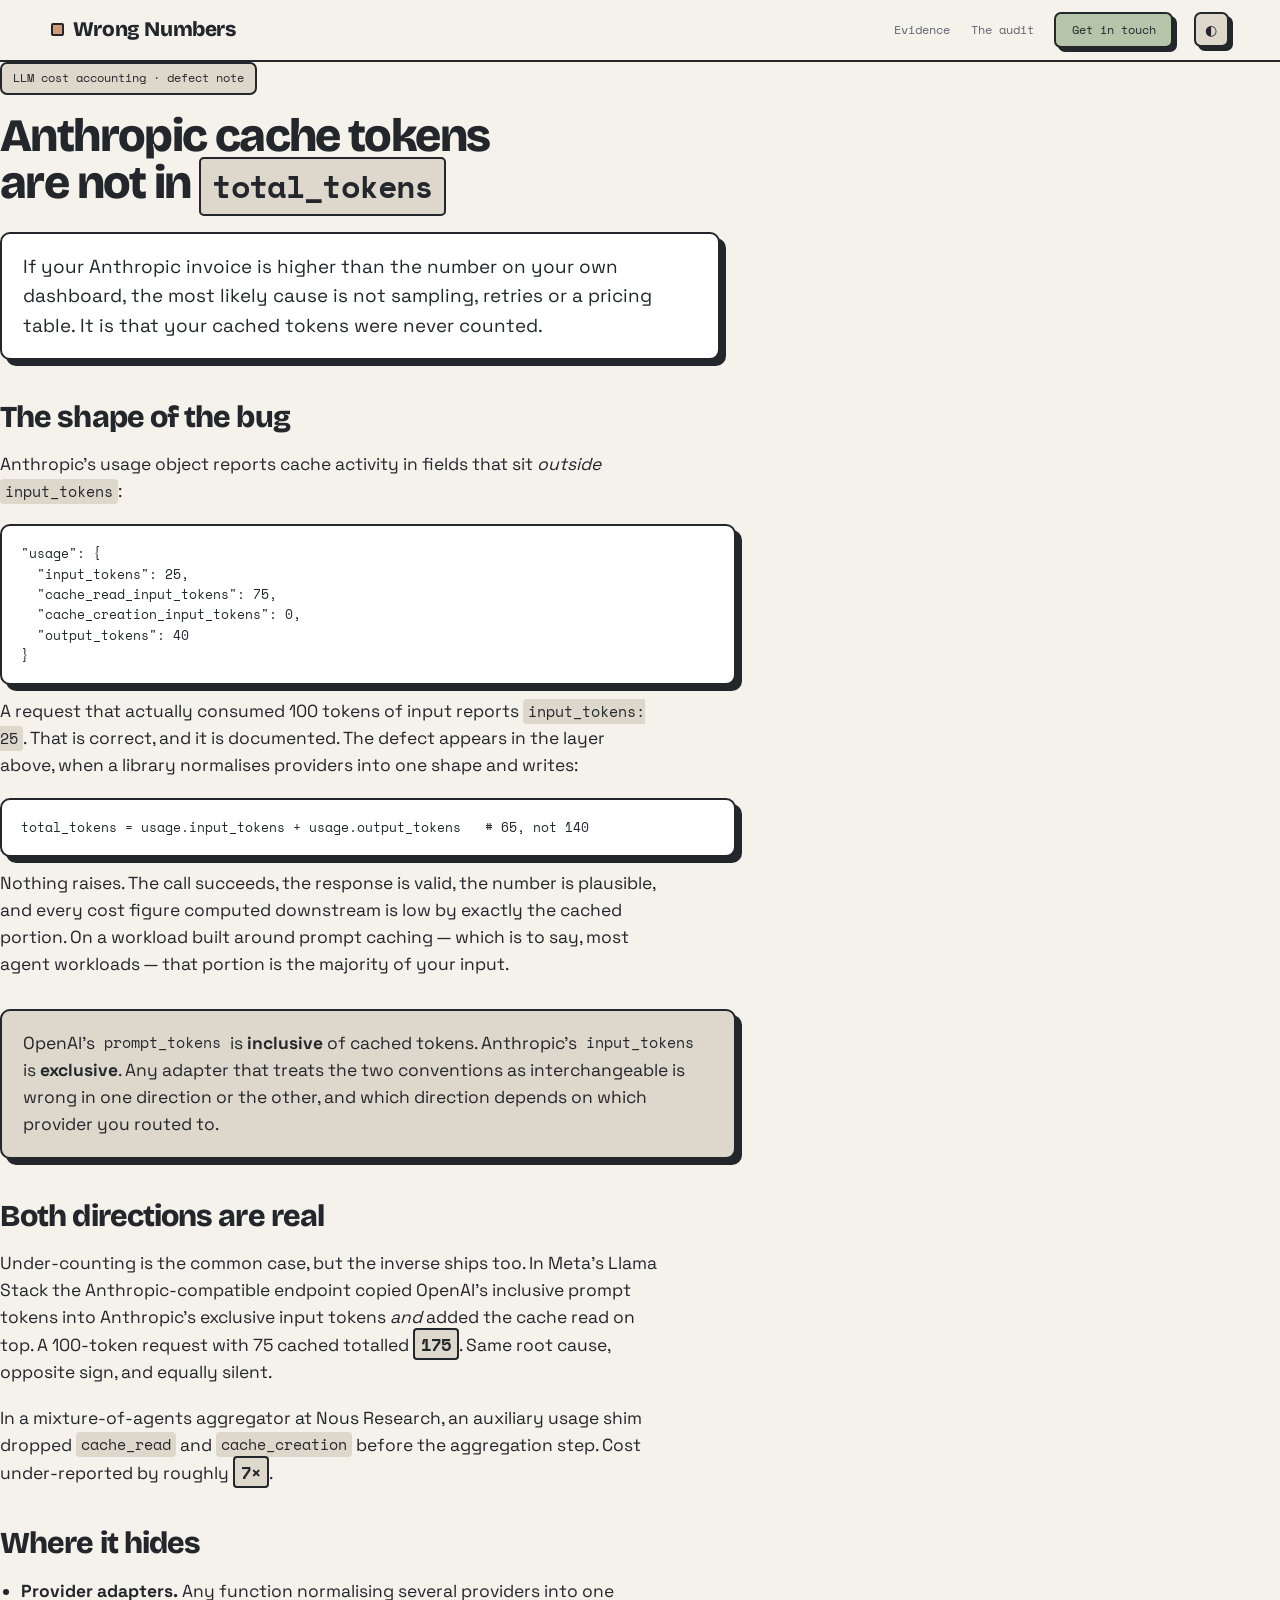
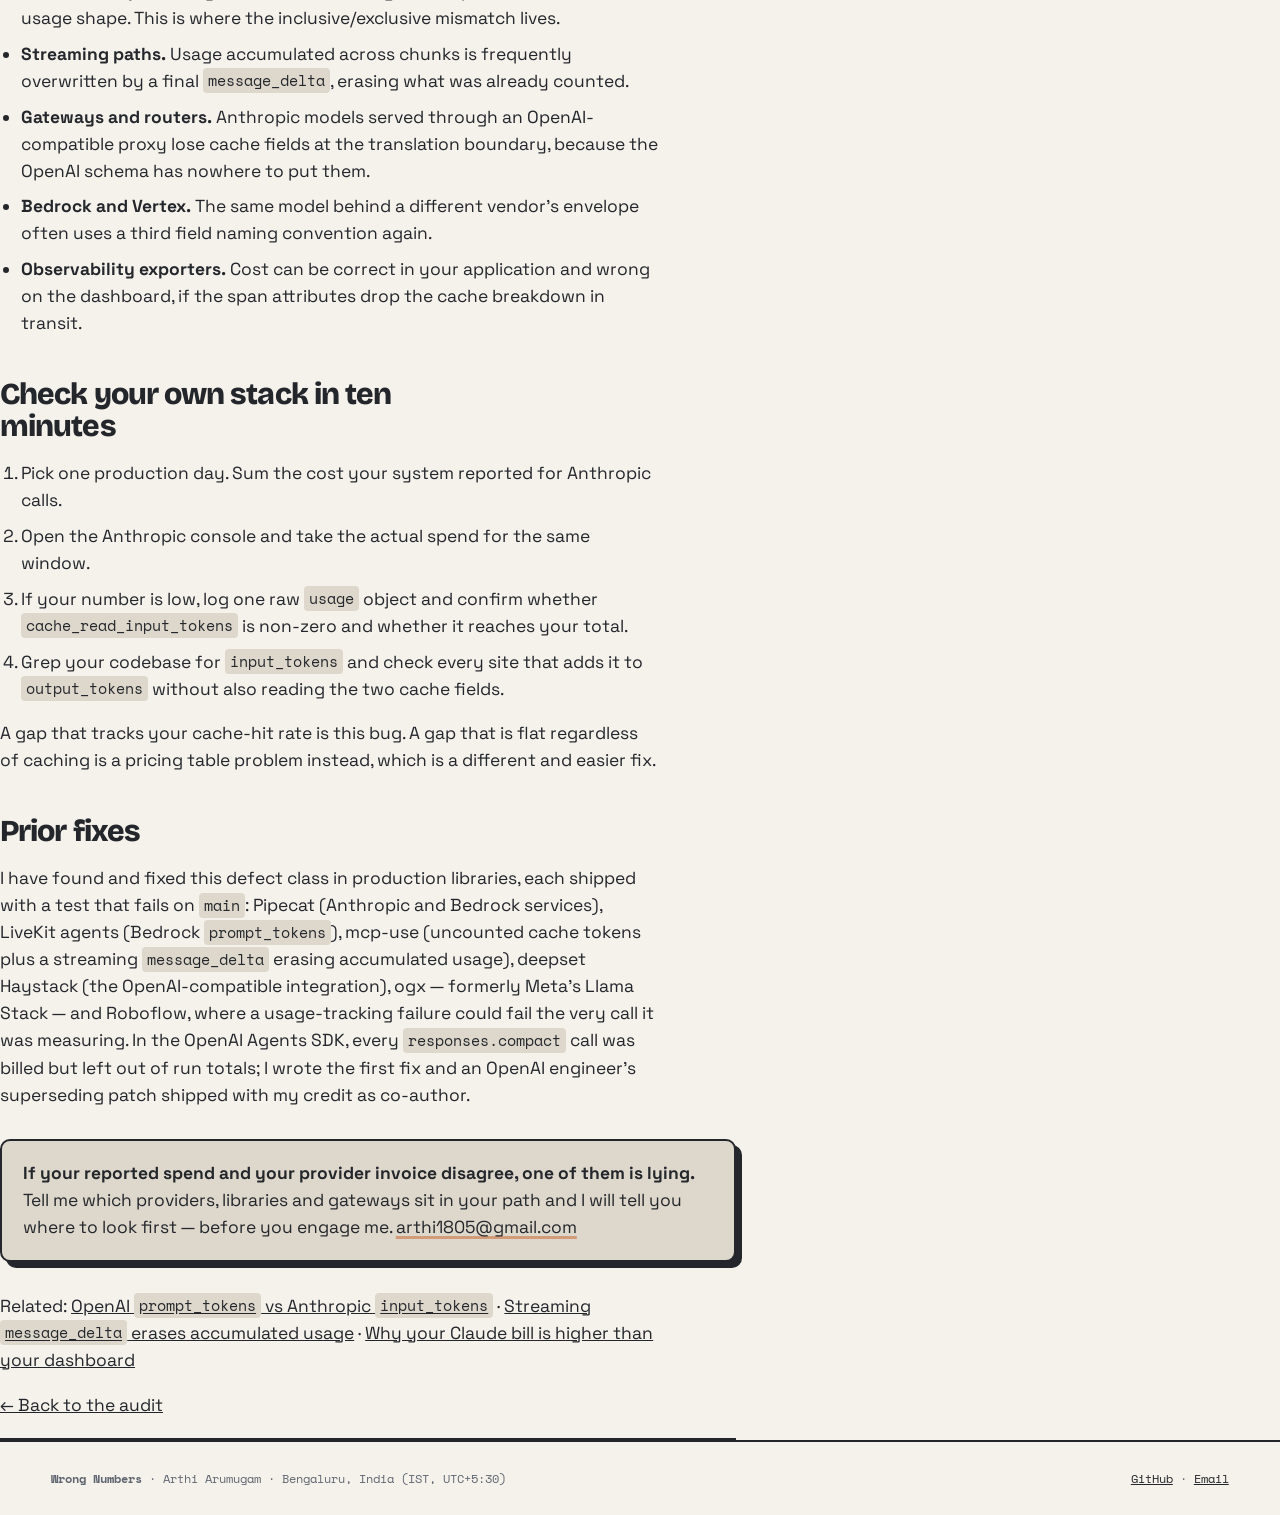
==== articles/anthropic-cache-tokens-not-counted/index.html @ b035fcef "wrong-numbers.dev: publish the site Claude-Session: https://claude.ai/code/session_016s6pQ2w1TACmEjP" ====
<!doctype html>
<html lang="en">
<head>
<meta charset="utf-8">
<meta name="viewport" content="width=device-width, initial-scale=1">

<title>Anthropic cache tokens not counted in total_tokens</title>
<meta name="description" content="Your Anthropic bill beats your dashboard because cached tokens sit outside input_tokens. Where the bug hides, and how to check your own stack in ten minutes.">
<link rel="canonical" href="https://wrong-numbers.dev/articles/anthropic-cache-tokens-not-counted/">

<meta property="og:type" content="article">
<meta property="og:url" content="https://wrong-numbers.dev/articles/anthropic-cache-tokens-not-counted/">
<meta property="og:title" content="Anthropic cache tokens not counted in total_tokens">
<meta property="og:description" content="Why your reported LLM cost reads low, where the bug lives, and how to check your own stack in ten minutes.">
<meta name="twitter:card" content="summary_large_image">

<link rel="preconnect" href="https://fonts.googleapis.com">
<link rel="preconnect" href="https://fonts.gstatic.com" crossorigin>
<link rel="stylesheet" href="https://fonts.googleapis.com/css2?family=Bricolage+Grotesque:opsz,wght@12..96,400..800&family=Space+Grotesk:wght@400;500;700&family=Space+Mono:wght@400;700&display=swap">
<link rel="stylesheet" href="/styles.css">

<script>
  try {
    var t = localStorage.getItem("theme");
    if (t) document.documentElement.setAttribute("data-theme", t);
  } catch (e) {}
</script>

<script type="application/ld+json">
{
  "@context": "https://schema.org",
  "@type": "TechArticle",
  "headline": "Anthropic cache tokens not counted in total_tokens — why your LLM cost reads low",
  "description": "cache_read_input_tokens and cache_creation_input_tokens sit outside input_tokens. Libraries that sum only input and output silently under-report every cached request.",
  "author": {
    "@type": "Person",
    "name": "Arthi Arumugam",
    "url": "https://wrong-numbers.dev/",
    "sameAs": ["https://github.com/arthi-arumugam-git"]
  },
  "publisher": { "@type": "Person", "name": "Arthi Arumugam" },
  "mainEntityOfPage": "https://wrong-numbers.dev/articles/anthropic-cache-tokens-not-counted/",
  "about": ["Anthropic prompt caching", "LLM token accounting", "LLM cost attribution"]
}
</script>
</head>

<body>
<a class="skip" href="#main">Skip to content</a>

<header class="topbar">
  <a class="wordmark" href="/">Wrong&nbsp;Numbers</a>
  <nav aria-label="Primary">
    <a href="/#ledger">Evidence</a>
    <a href="/#audit">The audit</a>
    <a class="cta-sm" href="mailto:arthi1805@gmail.com?subject=Cost%20reconciliation%20audit">Get in touch</a>
    <button id="theme" type="button" aria-label="Toggle colour theme">◐</button>
  </nav>
</header>

<main id="main">
<section class="article">

  <p class="meta">LLM cost accounting · defect note</p>
  <h1>Anthropic cache tokens are not in <code>total_tokens</code></h1>

  <p class="lede">
    If your Anthropic invoice is higher than the number on your own dashboard, the most likely cause
    is not sampling, retries or a pricing table. It is that your cached tokens were never counted.
  </p>

  <h2>The shape of the bug</h2>

  <p>
    Anthropic's usage object reports cache activity in fields that sit <em>outside</em>
    <code>input_tokens</code>:
  </p>

<pre><code>"usage": {
  "input_tokens": 25,
  "cache_read_input_tokens": 75,
  "cache_creation_input_tokens": 0,
  "output_tokens": 40
}</code></pre>

  <p>
    A request that actually consumed 100 tokens of input reports <code>input_tokens: 25</code>. That
    is correct, and it is documented. The defect appears in the layer above, when a library normalises
    providers into one shape and writes:
  </p>

<pre><code>total_tokens = usage.input_tokens + usage.output_tokens   # 65, not 140</code></pre>

  <p>
    Nothing raises. The call succeeds, the response is valid, the number is plausible, and every cost
    figure computed downstream is low by exactly the cached portion. On a workload built around prompt
    caching &mdash; which is to say, most agent workloads &mdash; that portion is the majority of your input.
  </p>

  <div class="callout">
    <p>
      OpenAI's <code>prompt_tokens</code> is <strong>inclusive</strong> of cached tokens. Anthropic's
      <code>input_tokens</code> is <strong>exclusive</strong>. Any adapter that treats the two
      conventions as interchangeable is wrong in one direction or the other, and which direction
      depends on which provider you routed to.
    </p>
  </div>

  <h2>Both directions are real</h2>

  <p>
    Under-counting is the common case, but the inverse ships too. In Meta's Llama Stack the
    Anthropic-compatible endpoint copied OpenAI's inclusive prompt tokens into Anthropic's exclusive
    input tokens <em>and</em> added the cache read on top. A 100-token request with 75 cached totalled
    <span class="num">175</span>. Same root cause, opposite sign, and equally silent.
  </p>

  <p>
    In a mixture-of-agents aggregator at Nous Research, an auxiliary usage shim dropped
    <code>cache_read</code> and <code>cache_creation</code> before the aggregation step. Cost
    under-reported by roughly <span class="num">7&times;</span>.
  </p>

  <h2>Where it hides</h2>

  <ul>
    <li>
      <strong>Provider adapters.</strong> Any function normalising several providers into one usage
      shape. This is where the inclusive/exclusive mismatch lives.
    </li>
    <li>
      <strong>Streaming paths.</strong> Usage accumulated across chunks is frequently overwritten by a
      final <code>message_delta</code>, erasing what was already counted.
    </li>
    <li>
      <strong>Gateways and routers.</strong> Anthropic models served through an OpenAI-compatible proxy
      lose cache fields at the translation boundary, because the OpenAI schema has nowhere to put them.
    </li>
    <li>
      <strong>Bedrock and Vertex.</strong> The same model behind a different vendor's envelope often
      uses a third field naming convention again.
    </li>
    <li>
      <strong>Observability exporters.</strong> Cost can be correct in your application and wrong on the
      dashboard, if the span attributes drop the cache breakdown in transit.
    </li>
  </ul>

  <h2>Check your own stack in ten minutes</h2>

  <ol>
    <li>Pick one production day. Sum the cost your system reported for Anthropic calls.</li>
    <li>Open the Anthropic console and take the actual spend for the same window.</li>
    <li>
      If your number is low, log one raw <code>usage</code> object and confirm whether
      <code>cache_read_input_tokens</code> is non-zero and whether it reaches your total.
    </li>
    <li>
      Grep your codebase for <code>input_tokens</code> and check every site that adds it to
      <code>output_tokens</code> without also reading the two cache fields.
    </li>
  </ol>

  <p>
    A gap that tracks your cache-hit rate is this bug. A gap that is flat regardless of caching is a
    pricing table problem instead, which is a different and easier fix.
  </p>

  <h2>Prior fixes</h2>

  <p>
    I have found and fixed this defect class in production libraries, each shipped with a test that
    fails on <code>main</code>: Pipecat (Anthropic and Bedrock services), LiveKit agents (Bedrock
    <code>prompt_tokens</code>), mcp-use (uncounted cache tokens plus a streaming
    <code>message_delta</code> erasing accumulated usage), deepset Haystack (the OpenAI-compatible
    integration), ogx &mdash; formerly Meta's Llama Stack &mdash; and Roboflow, where a usage-tracking failure
    could fail the very call it was measuring. In the OpenAI Agents SDK, every
    <code>responses.compact</code> call was billed but left out of run totals; I wrote the first fix and
    an OpenAI engineer's superseding patch shipped with my credit as co-author.
  </p>

  <div class="callout">
    <p>
      <strong>If your reported spend and your provider invoice disagree, one of them is lying.</strong>
      Tell me which providers, libraries and gateways sit in your path and I will tell you where to look
      first &mdash; before you engage me.
      <a href="mailto:arthi1805@gmail.com?subject=Cache%20token%20accounting">arthi1805@gmail.com</a>
    </p>
  </div>

  <p>
    Related: <a href="/articles/openai-prompt-tokens-vs-anthropic-input-tokens/">OpenAI <code>prompt_tokens</code> vs Anthropic <code>input_tokens</code></a>
    · <a href="/articles/streaming-message-delta-erases-token-usage/">Streaming <code>message_delta</code> erases accumulated usage</a>
    · <a href="/articles/claude-bill-higher-than-dashboard/">Why your Claude bill is higher than your dashboard</a>
  </p>

  <p><a href="/">&larr; Back to the audit</a></p>

</section>
</main>

<footer>
  <p><strong>Wrong Numbers</strong> &middot; Arthi Arumugam &middot; Bengaluru, India (IST, UTC+5:30)</p>
  <p><a href="https://github.com/arthi-arumugam-git">GitHub</a> &middot; <a href="mailto:arthi1805@gmail.com">Email</a></p>
</footer>

<script>
  (function () {
    var btn = document.getElementById("theme");
    btn.addEventListener("click", function () {
      var cur = document.documentElement.getAttribute("data-theme");
      if (!cur) cur = matchMedia("(prefers-color-scheme: dark)").matches ? "dark" : "light";
      var next = cur === "dark" ? "light" : "dark";
      document.documentElement.setAttribute("data-theme", next);
      try { localStorage.setItem("theme", next); } catch (e) {}
    });
  })();
</script>
</body>
</html>
---- styles.css ----
/* Wrong Numbers — soft neo-brutalism, muted.
   Brutalist bones: visible 2.5px borders, hard offset shadows, chunky blocks.
   Softened by muted stone/slate/sage rather than saturated acid — but squared
   off, cool-toned, and structural. No circles, no candy, no lozenges. */

:root {
  --paper:  #f5f2ec;
  --card:   #ffffff;
  --ink:    #23262b;
  --ink-2:  #5f6670;

  --stone:  #ded8cc;
  --slate:  #adc0d2;
  --sage:   #b4c5a9;
  --clay:   #d39c78;
  --steel:  #9aa5b1;

  --grid:   rgba(35, 38, 43, .07);

  --bd: 2.5px solid var(--ink);
  --r: 10px;
  --r-sm: 7px;
  --sh: 6px 6px 0 var(--ink);
  --sh-lg: 9px 9px 0 var(--ink);
  --sh-sm: 4px 4px 0 var(--ink);

  --display: "Bricolage Grotesque", "Trebuchet MS", sans-serif;
  --body:    "Space Grotesk", ui-sans-serif, system-ui, sans-serif;
  --mono:    "Space Mono", ui-monospace, monospace;

  --ease: cubic-bezier(.22, .9, .25, 1);
  --gutter: clamp(1.1rem, 4vw, 3.5rem);
  color-scheme: light;
}

@media (prefers-color-scheme: dark) {
  :root:not([data-theme="light"]) {
    --paper: #1a1c20; --card: #24272c; --ink: #eceae5; --ink-2: #9aa1ab;
    --stone: #4a4740; --slate: #45586b; --sage: #4b5c45;
    --clay: #8d5f44; --steel: #545c66; --grid: rgba(236, 234, 229, .06);
    color-scheme: dark;
  }
}
:root[data-theme="dark"] {
  --paper: #1a1c20; --card: #24272c; --ink: #eceae5; --ink-2: #9aa1ab;
  --stone: #4a4740; --slate: #45586b; --sage: #4b5c45;
  --clay: #8d5f44; --steel: #545c66; --grid: rgba(236, 234, 229, .06);
  color-scheme: dark;
}

*, *::before, *::after { box-sizing: border-box; }
html { -webkit-text-size-adjust: 100%; scroll-behavior: smooth; }

body {
  margin: 0;
  background: var(--paper);
  color: var(--ink);
  font-family: var(--body);
  font-size: clamp(1rem, .96rem + .2vw, 1.09rem);
  line-height: 1.55;
  -webkit-font-smoothing: antialiased;
  overflow-x: hidden;
}

a { color: inherit; }
code { font-family: var(--mono); font-size: .86em; background: var(--stone);
  color: var(--ink); padding: .1em .34em; border-radius: 4px; }

.skip { position: absolute; left: -9999px; background: var(--ink); color: var(--paper);
  padding: .6rem 1rem; z-index: 30; border-radius: var(--r-sm); }
.skip:focus { left: 1rem; top: 1rem; }
:where(a, button, summary):focus-visible { outline: 3px solid var(--ink); outline-offset: 3px; }

/* ---------------- motion ---------------- */

.rise { opacity: 0; transform: translateY(18px); transition: opacity .6s var(--ease), transform .6s var(--ease); }
.rise.in { opacity: 1; transform: none; }
.rise:nth-child(2) { transition-delay: .05s; }
.rise:nth-child(3) { transition-delay: .1s; }
.rise:nth-child(4) { transition-delay: .15s; }
.rise:nth-child(5) { transition-delay: .2s; }
.rise:nth-child(6) { transition-delay: .25s; }

/* ---------------- chrome ---------------- */

.topbar {
  position: sticky; top: 0; z-index: 20;
  display: flex; align-items: center; justify-content: space-between;
  gap: 1rem; flex-wrap: wrap;
  padding: .75rem var(--gutter);
  background: var(--paper);
  border-bottom: var(--bd);
}
.wordmark {
  font-family: var(--display); font-weight: 800; text-decoration: none;
  font-size: clamp(1.05rem, .95rem + .5vw, 1.3rem); letter-spacing: -.02em;
}
.wordmark::before {
  content: ""; display: inline-block; width: .62em; height: .62em;
  background: var(--clay); border: 2.5px solid var(--ink);
  border-radius: 2px; margin-right: .55rem;
}
.topbar nav { display: flex; align-items: center; gap: clamp(.5rem, 2vw, 1.3rem); }
.topbar nav a { font-family: var(--mono); font-size: .78rem; text-decoration: none;
  white-space: nowrap; color: var(--ink-2); }
.topbar nav a:hover { color: var(--ink); }
.cta-sm {
  background: var(--sage); color: var(--ink) !important;
  border: var(--bd); border-radius: var(--r-sm); padding: .38rem .95rem;
  box-shadow: var(--sh-sm);
  transition: transform .18s var(--ease), box-shadow .18s var(--ease);
}
.cta-sm:hover { transform: translate(-2px,-2px); box-shadow: var(--sh); }
#theme {
  background: var(--stone); color: var(--ink); border: var(--bd);
  border-radius: var(--r-sm); width: 2.2rem; height: 2.2rem; cursor: pointer;
  font-size: .9rem; line-height: 1; box-shadow: var(--sh-sm);
  transition: transform .18s var(--ease), box-shadow .18s var(--ease);
}
#theme:hover { transform: translate(-2px,-2px); box-shadow: var(--sh); }

/* ---------------- hero ---------------- */

.hero {
  position: relative; border-bottom: var(--bd); background: var(--paper);
  /* Engineering grid paper. Structural, flat, and it never competes with type. */
  background-image:
    linear-gradient(to right, var(--grid) 1px, transparent 1px),
    linear-gradient(to bottom, var(--grid) 1px, transparent 1px);
  background-size: 46px 46px;
}
.hero-in {
  position: relative; z-index: 1;
  padding: clamp(2.75rem, 7vw, 5rem) var(--gutter) clamp(3rem, 7vw, 5rem);
  max-width: 72rem; margin-inline: auto;
}

.eyebrow {
  display: inline-block; font-family: var(--mono); font-size: .74rem;
  letter-spacing: .06em;
  background: var(--stone); color: var(--ink); padding: .4rem .85rem;
  border: var(--bd); border-radius: var(--r-sm); box-shadow: var(--sh-sm); margin: 0 0 1.5rem;
}

h1 {
  font-family: var(--display); font-weight: 800;
  font-size: clamp(2.3rem, 1.3rem + 5.2vw, 5rem);
  line-height: 1.02; letter-spacing: -.035em;
  margin: 0 0 1.5rem; max-width: 17ch; text-wrap: balance;
}
h1 mark {
  background: var(--clay); color: var(--ink);
  padding: 0 .1em; border-radius: 4px;
  box-decoration-break: clone; -webkit-box-decoration-break: clone;
}

.lede {
  font-size: clamp(1rem, .96rem + .35vw, 1.18rem);
  max-width: 58ch; margin: 0 0 1rem; line-height: 1.55;
  background: var(--card); border: var(--bd); border-radius: var(--r);
  box-shadow: var(--sh); padding: 1.15rem 1.3rem;
}

.num {
  font-family: var(--mono); font-weight: 700;
  background: var(--stone); color: var(--ink);
  padding: .05em .35em; border: 2px solid var(--ink); border-radius: 4px; white-space: nowrap;
}
.num.bad { background: var(--clay); }

.actions { display: flex; flex-wrap: wrap; gap: .9rem; margin-top: 2rem; }
.cta, .ghost {
  display: inline-block; font-family: var(--display); font-weight: 800;
  font-size: clamp(.92rem, .88rem + .25vw, 1.05rem); letter-spacing: -.01em;
  text-decoration: none; padding: .85rem 1.5rem;
  border: var(--bd); border-radius: var(--r-sm); box-shadow: var(--sh);
  transition: transform .2s var(--ease), box-shadow .2s var(--ease);
}
.cta { background: var(--sage); color: var(--ink); }
.ghost { background: var(--card); color: var(--ink); }
.cta:hover, .ghost:hover { transform: translate(-3px,-3px); box-shadow: var(--sh-lg); }
.cta:active, .ghost:active { transform: translate(2px,2px); box-shadow: var(--sh-sm); }

/* ---------------- sections ---------------- */

section { border-bottom: var(--bd); }
.wrap { max-width: 72rem; margin-inline: auto; padding: clamp(2.75rem, 6vw, 4.5rem) var(--gutter); }

h2 {
  font-family: var(--display); font-weight: 800;
  font-size: clamp(1.75rem, 1.2rem + 2.6vw, 2.9rem);
  line-height: 1.05; letter-spacing: -.03em; margin: 0 0 1.1rem; max-width: 22ch;
}
h3 {
  font-family: var(--mono); font-size: .76rem; font-weight: 700;
  letter-spacing: .08em; margin: 0 0 1.1rem;
  background: var(--stone); color: var(--ink); display: inline-block;
  padding: .34rem .7rem; border: var(--bd); border-radius: var(--r-sm);
}
.note { max-width: 58ch; margin: 0 0 2.3rem; color: var(--ink-2); }
.note strong { color: var(--ink); }
.note a { color: var(--ink); text-decoration: underline 2.5px var(--clay); text-underline-offset: 3px; }

/* ---------------- ledger ---------------- */

.ledger { list-style: none; margin: 0; padding: 0; counter-reset: row;
  display: grid; gap: 1.3rem; grid-template-columns: repeat(auto-fit, minmax(19rem, 1fr)); }
.ledger li {
  counter-increment: row; position: relative;
  background: var(--card); border: var(--bd); border-radius: var(--r);
  box-shadow: var(--sh); padding: 1.4rem;
  transition: transform .22s var(--ease), box-shadow .22s var(--ease);
}
.ledger li:hover { transform: translate(-3px,-3px); box-shadow: var(--sh-lg); }
.ledger li::before {
  content: counter(row, decimal-leading-zero);
  font-family: var(--mono); font-size: .78rem; font-weight: 700;
  display: inline-block; margin-bottom: .8rem;
  background: var(--slate); border: 2px solid var(--ink); border-radius: 4px;
  padding: .18rem .55rem;
}
.ledger li:nth-child(3n+2)::before { background: var(--sage); }
.ledger li:nth-child(3n+3)::before { background: var(--stone); }
.org { font-family: var(--display); font-weight: 800; font-size: 1.1rem;
  letter-spacing: -.02em; margin-bottom: .7rem; }
.tag {
  font-family: var(--mono); font-size: .64rem; font-weight: 400;
  background: var(--stone); color: var(--ink);
  border: 2px solid var(--ink); border-radius: 4px; padding: .12em .5em;
  margin-left: .4rem; display: inline-block; vertical-align: middle; white-space: nowrap;
}
.defect { margin: 0 0 .85rem; font-size: .95rem; color: var(--ink-2); }
.effect { margin: 0; font-weight: 500; border-top: 2.5px dashed var(--ink); padding-top: .85rem; }

/* ---------------- audit ---------------- */

.cols { display: grid; gap: 1.3rem; grid-template-columns: repeat(auto-fit, minmax(19rem, 1fr)); }
.slab { background: var(--card); border: var(--bd); border-radius: var(--r);
  box-shadow: var(--sh); padding: 1.5rem; }
.ticks { list-style: none; margin: 0; padding: 0; }
.ticks li { padding: .62rem 0 .62rem 1.7rem; border-bottom: 2px dashed var(--ink);
  position: relative; font-size: .95rem; color: var(--ink-2); }
.ticks li:last-child { border-bottom: 0; }
.ticks li::before { content: ""; position: absolute; left: 0; top: 1.05rem;
  width: .55rem; height: .55rem; background: var(--clay);
  border: 2px solid var(--ink); }

.price { background: var(--slate); border: var(--bd); border-radius: var(--r);
  box-shadow: var(--sh); padding: 1.4rem; margin-top: 1.4rem; }
.price-fig { display: block; font-family: var(--display); font-weight: 800;
  font-size: clamp(2.1rem, 1.4rem + 2.8vw, 3rem); line-height: 1; letter-spacing: -.035em; }
.price-note { font-family: var(--mono); font-size: .78rem; display: block; margin-top: .65rem; }

/* ---------------- record ---------------- */

.orgs { list-style: none; margin: 0 0 2rem; padding: 0;
  display: flex; flex-wrap: wrap; gap: .6rem; }
.orgs li {
  display: inline-flex; align-items: baseline; gap: .5rem;
  padding: .5rem .85rem; background: var(--card);
  border: var(--bd); border-radius: var(--r-sm); box-shadow: var(--sh-sm);
  font-family: var(--display); font-weight: 800; font-size: .87rem; letter-spacing: -.01em;
  transition: transform .2s var(--ease), box-shadow .2s var(--ease);
}
.orgs li:hover { transform: translate(-2px,-2px); box-shadow: var(--sh); }
.orgs li:nth-child(4n+1) { background: var(--stone); }
.orgs li:nth-child(4n+2) { background: var(--slate); }
.orgs li:nth-child(4n+3) { background: var(--sage); }
.orgs span { font-family: var(--mono); font-size: .68rem; font-weight: 400; opacity: .8; }

/* ---------------- faq ---------------- */

details { border: var(--bd); border-radius: var(--r); background: var(--card);
  box-shadow: var(--sh-sm); margin-bottom: .95rem; max-width: 62ch; overflow: hidden;
  transition: box-shadow .2s var(--ease); }
details:hover { box-shadow: var(--sh); }
summary { cursor: pointer; list-style: none; padding: 1rem 1.2rem;
  font-family: var(--display); font-weight: 800; font-size: .98rem;
  display: flex; justify-content: space-between; gap: 1rem; align-items: center; }
summary::-webkit-details-marker { display: none; }
summary::after { content: "+"; font-family: var(--mono); font-size: 1.3rem; line-height: 1;
  transition: transform .25s var(--ease); }
details[open] summary { background: var(--stone); border-bottom: var(--bd); }
details[open] summary::after { transform: rotate(45deg); }
details p { padding: 1.1rem 1.2rem; margin: 0; font-size: .95rem; color: var(--ink-2); }
details p a { color: var(--ink); text-decoration: underline 2.5px var(--clay); text-underline-offset: 3px; }

/* ---------------- close ---------------- */

.close { background: var(--slate); }
.close h2 { max-width: 20ch; }
.close p { max-width: 55ch; margin: 0 0 1.8rem; }
.close .cta { background: var(--card); font-family: var(--mono); font-weight: 700; }

footer { padding: 1.7rem var(--gutter); display: flex; justify-content: space-between;
  flex-wrap: wrap; gap: .7rem; font-family: var(--mono); font-size: .76rem;
  background: var(--paper); border-top: var(--bd); color: var(--ink-2); }
footer p { margin: 0; }
footer a { color: var(--ink); }

/* ---------------- article ---------------- */

.article { max-width: 46rem; }
.article h1 { font-size: clamp(1.85rem, 1.3rem + 2.6vw, 2.9rem); max-width: 22ch; }
.article h1 code { font-size: .7em; border: 2.5px solid var(--ink); border-radius: 5px; }
.article h2 { font-size: clamp(1.35rem, 1.1rem + 1.2vw, 1.9rem); margin-top: 2.6rem; }
.article p { margin: 0 0 1.15rem; max-width: 60ch; }
.article ul, .article ol { padding-left: 1.3rem; max-width: 60ch; }
.article li { margin-bottom: .55rem; }
.meta { font-family: var(--mono); font-size: .74rem; background: var(--stone);
  color: var(--ink); display: inline-block; padding: .34rem .7rem;
  border: var(--bd); border-radius: var(--r-sm); margin: 0 0 1.3rem; }
.article pre { background: var(--card); border: var(--bd); border-radius: var(--r);
  box-shadow: var(--sh); padding: 1.1rem 1.2rem; overflow-x: auto;
  font-family: var(--mono); font-size: .82rem; line-height: 1.55; }
.article pre code { background: none; padding: 0; font-size: inherit; }
.callout { border: var(--bd); border-radius: var(--r); box-shadow: var(--sh);
  background: var(--stone); padding: 1.2rem 1.3rem; margin: 1.9rem 0; }
.callout p { margin: 0; max-width: none; }
.callout a { text-decoration: underline 2.5px var(--clay); text-underline-offset: 3px; }

@media (max-width: 640px) {
  :root { --sh: 4px 4px 0 var(--ink); --sh-lg: 6px 6px 0 var(--ink); --sh-sm: 3px 3px 0 var(--ink); }
  .topbar nav { width: 100%; justify-content: space-between; gap: .5rem; }
  .topbar nav a:not(.cta-sm) { display: none; }
  .hero { background-size: 32px 32px; }
  footer { flex-direction: column; }
}

@media (prefers-reduced-motion: reduce) {
  html { scroll-behavior: auto; }
  *, *::before, *::after { animation: none !important; transition-duration: .01ms !important; }
  .rise { opacity: 1; transform: none; }
}

/* ---------------- pricing tiers ---------------- */

.tier { display: flex; flex-direction: column; }
.tier-head {
  display: flex; align-items: baseline; justify-content: space-between;
  gap: 1rem; flex-wrap: wrap;
  border-bottom: 2.5px dashed var(--ink); padding-bottom: .9rem; margin-bottom: .9rem;
}
.tier-name {
  font-family: var(--mono); font-size: .76rem; font-weight: 700; letter-spacing: .08em;
  background: var(--stone); color: var(--ink);
  padding: .34rem .7rem; border: var(--bd); border-radius: var(--r-sm);
}
.tier-fig {
  font-family: var(--display); font-weight: 800; letter-spacing: -.035em;
  font-size: clamp(1.9rem, 1.3rem + 2.4vw, 2.7rem); line-height: 1;
}
.tier-for { margin: 0 0 1rem; color: var(--ink-2); font-size: .95rem; }
.tier .ticks li:last-child { border-top: 2.5px dashed var(--ink); border-bottom: 0;
  margin-top: .5rem; padding-top: .9rem; color: var(--ink); }

/* The higher tier reads as the heavier object without shouting. */
.tier-hi { background: var(--slate); box-shadow: var(--sh-lg); }
.tier-hi .tier-name { background: var(--card); }
.tier-hi .tier-for, .tier-hi .ticks li { color: var(--ink); }
.tier-hi .ticks li::before { background: var(--card); }
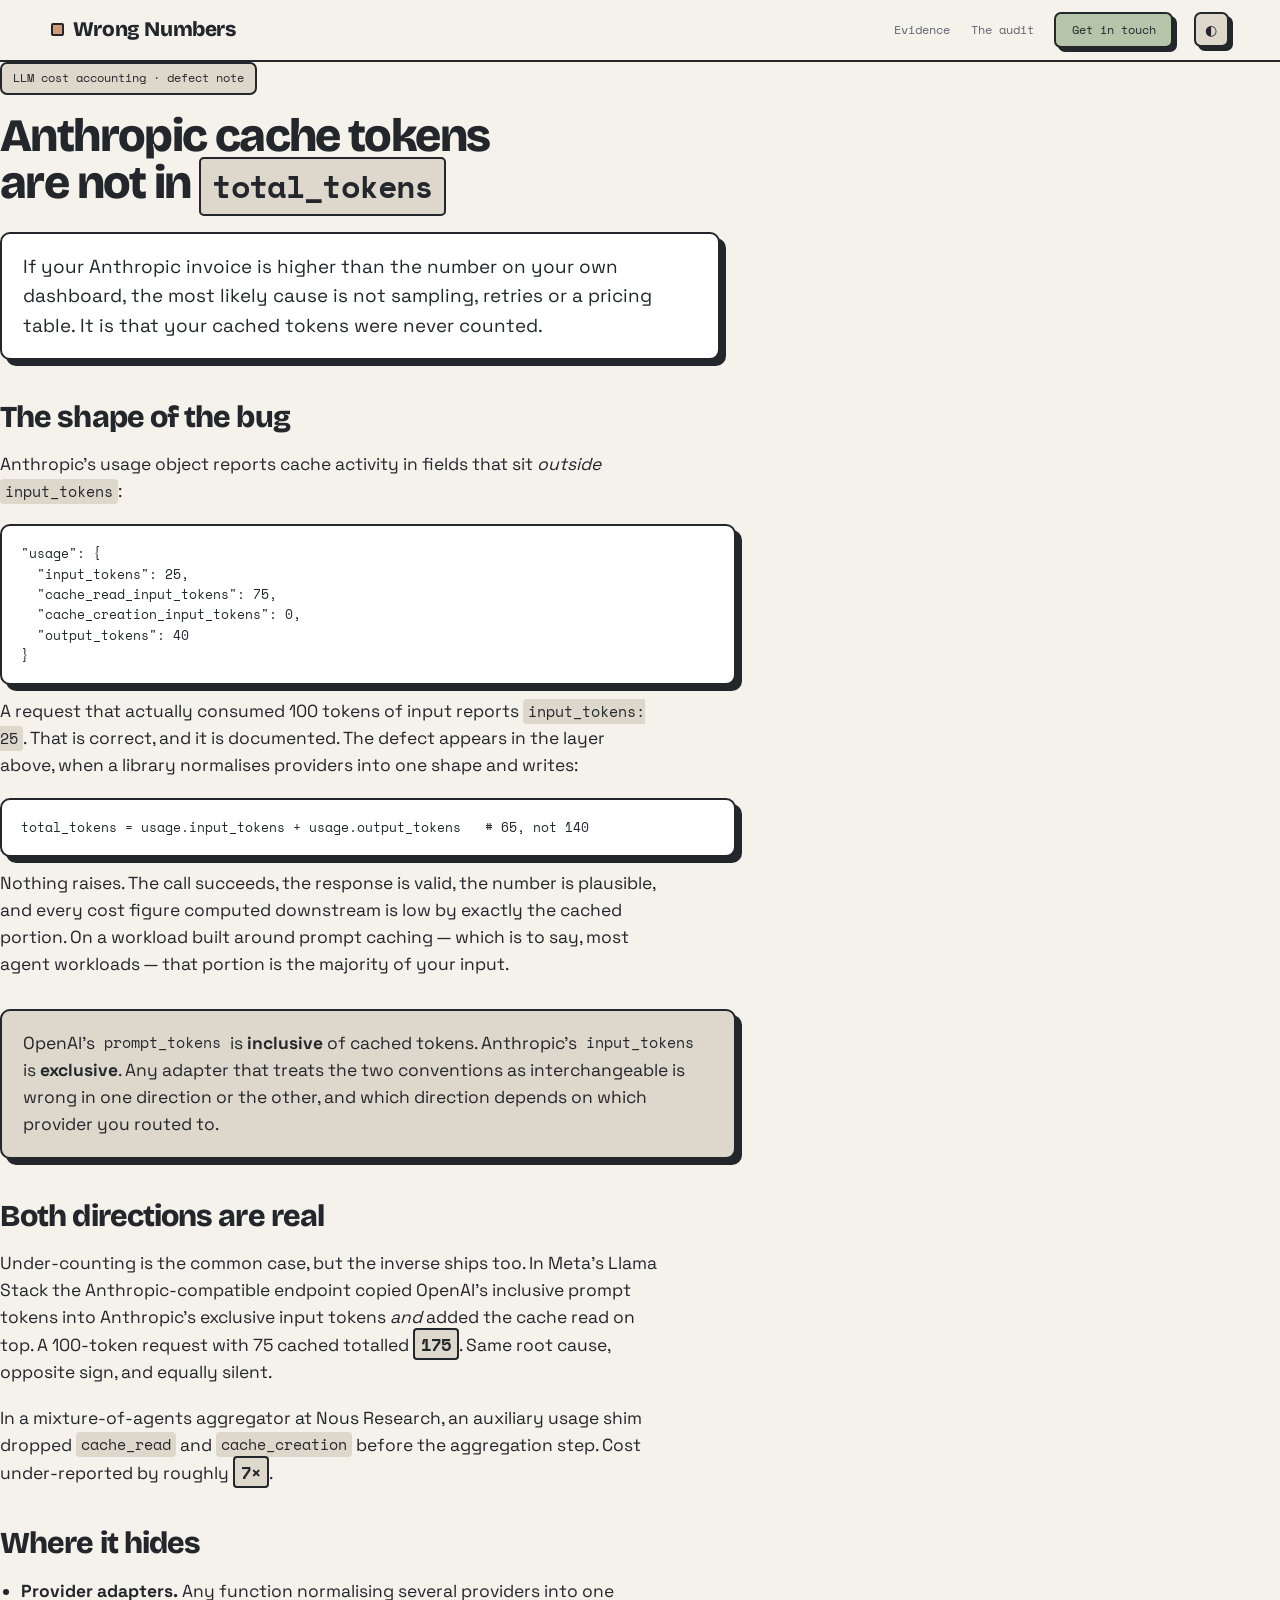
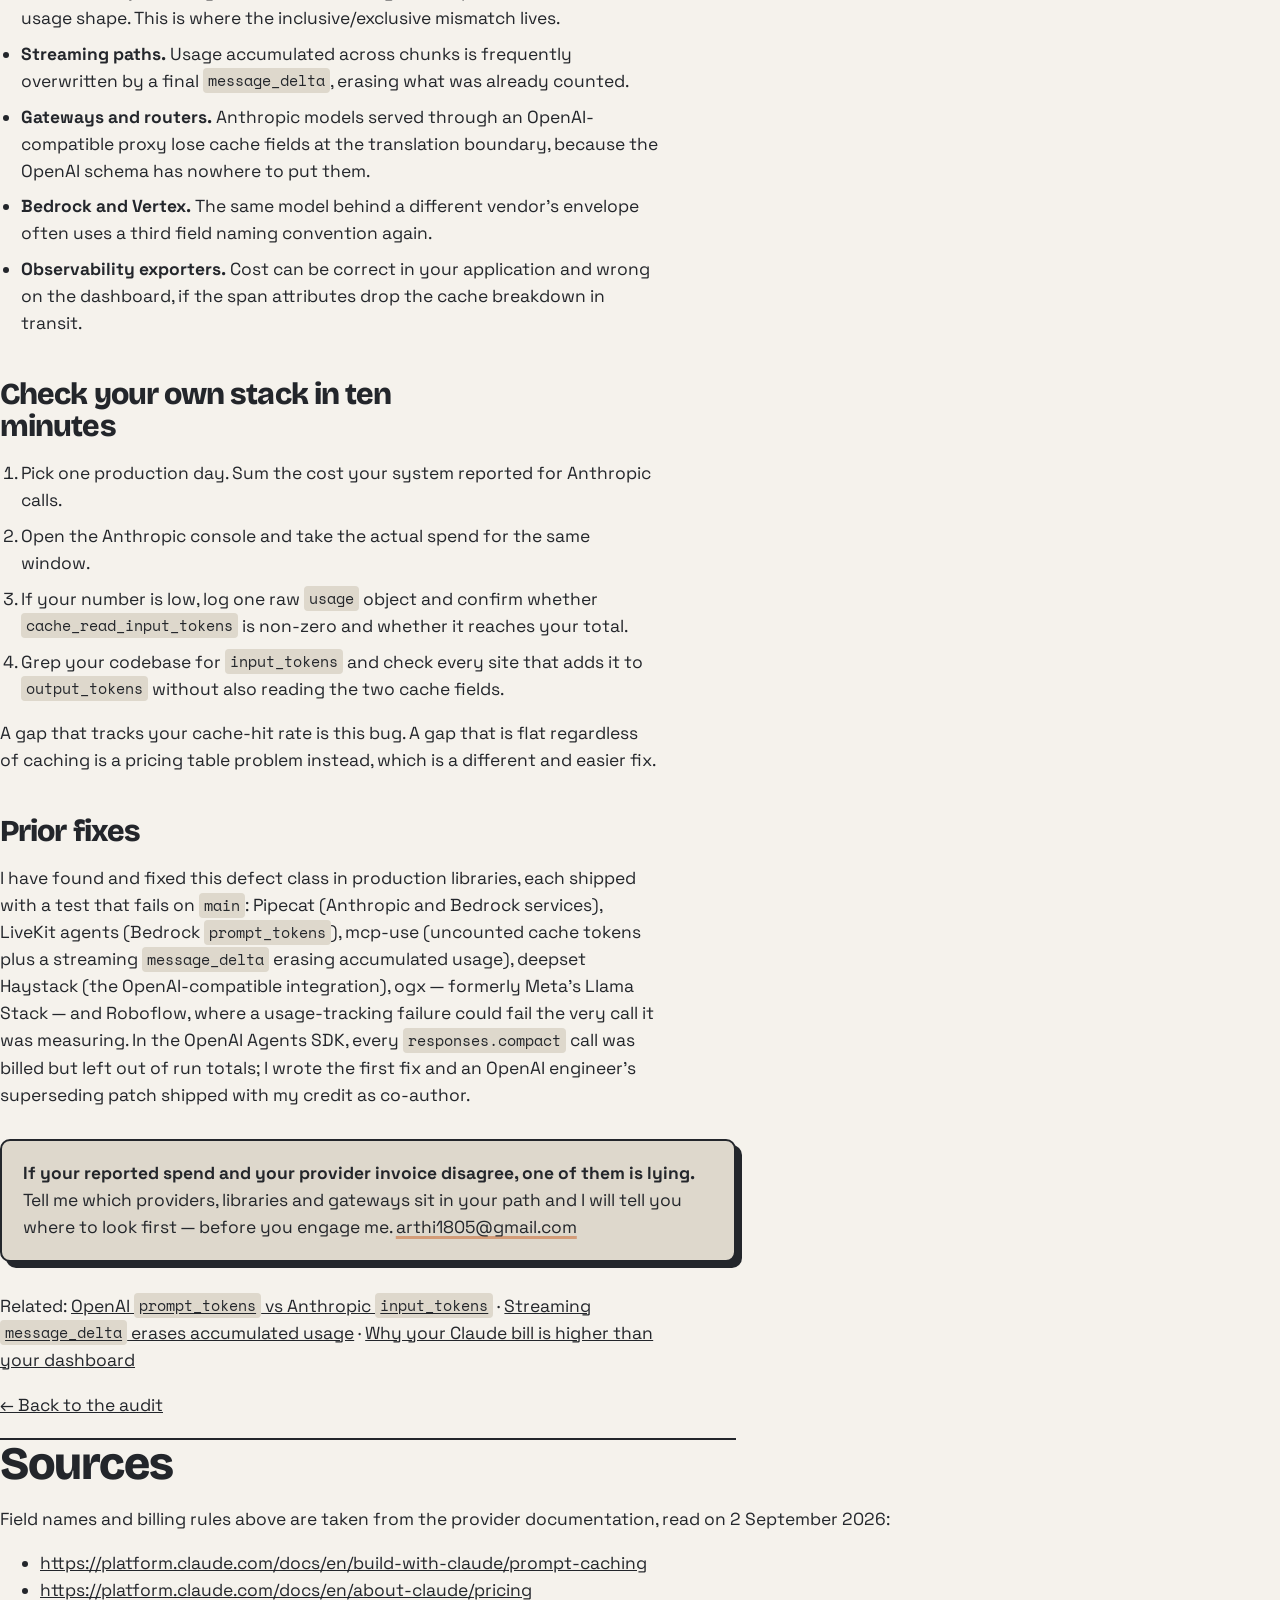
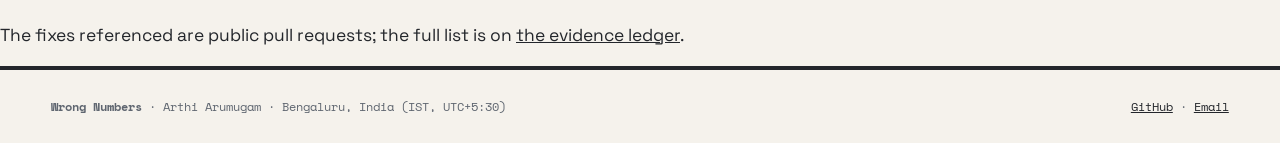
==== commit 1cacbe4b: "content: definition block, FAQ with FAQPage schema and source attribution for AI answer engines Clau" ====
--- a/articles/anthropic-cache-tokens-not-counted/index.html
+++ b/articles/anthropic-cache-tokens-not-counted/index.html
@@ -197,6 +197,7 @@
   <p><a href="/">&larr; Back to the audit</a></p>
 
 </section>
+<section id="sources"><h2>Sources</h2><p>Field names and billing rules above are taken from the provider documentation, read on 2 September 2026:</p><ul><li><a href="https://platform.claude.com/docs/en/build-with-claude/prompt-caching">https://platform.claude.com/docs/en/build-with-claude/prompt-caching</a></li><li><a href="https://platform.claude.com/docs/en/about-claude/pricing">https://platform.claude.com/docs/en/about-claude/pricing</a></li></ul><p>The fixes referenced are public pull requests; the full list is on <a href="https://wrong-numbers.dev/#ledger">the evidence ledger</a>.</p></section>
 </main>
 
 <footer>
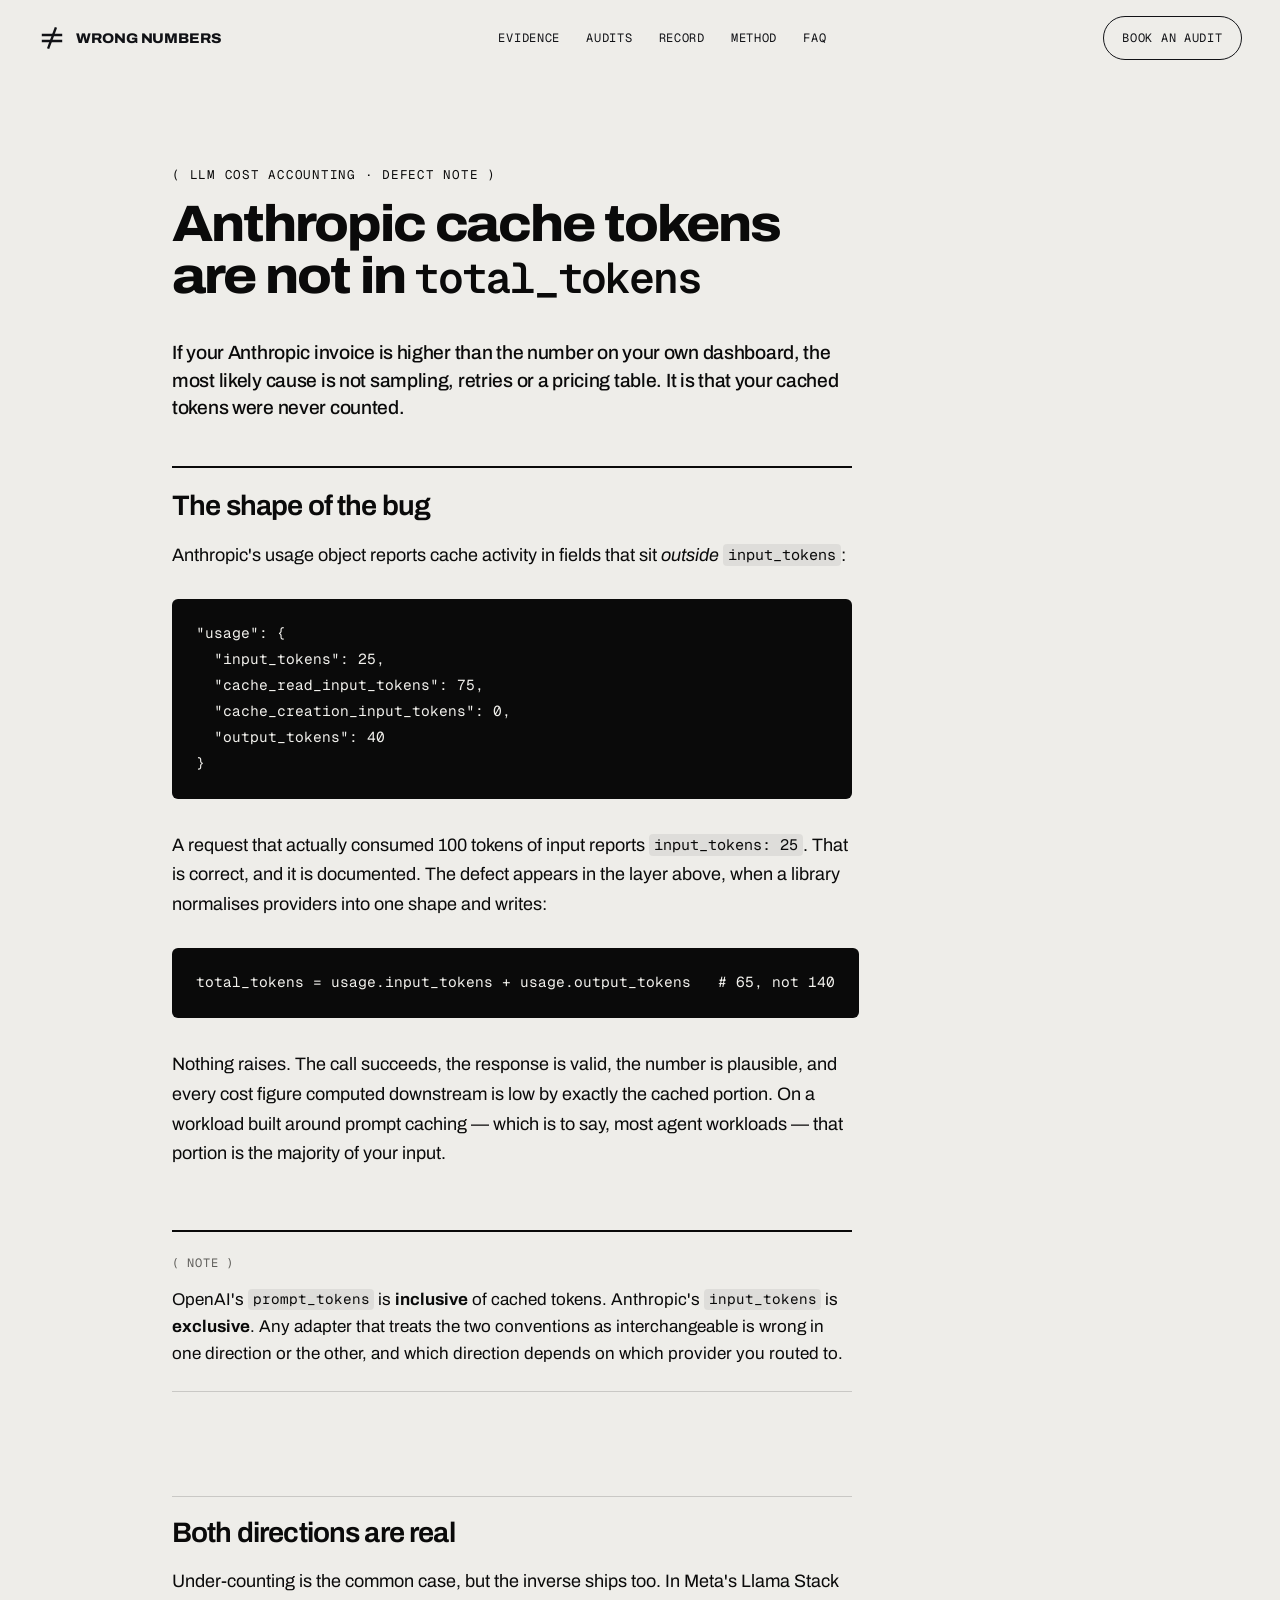
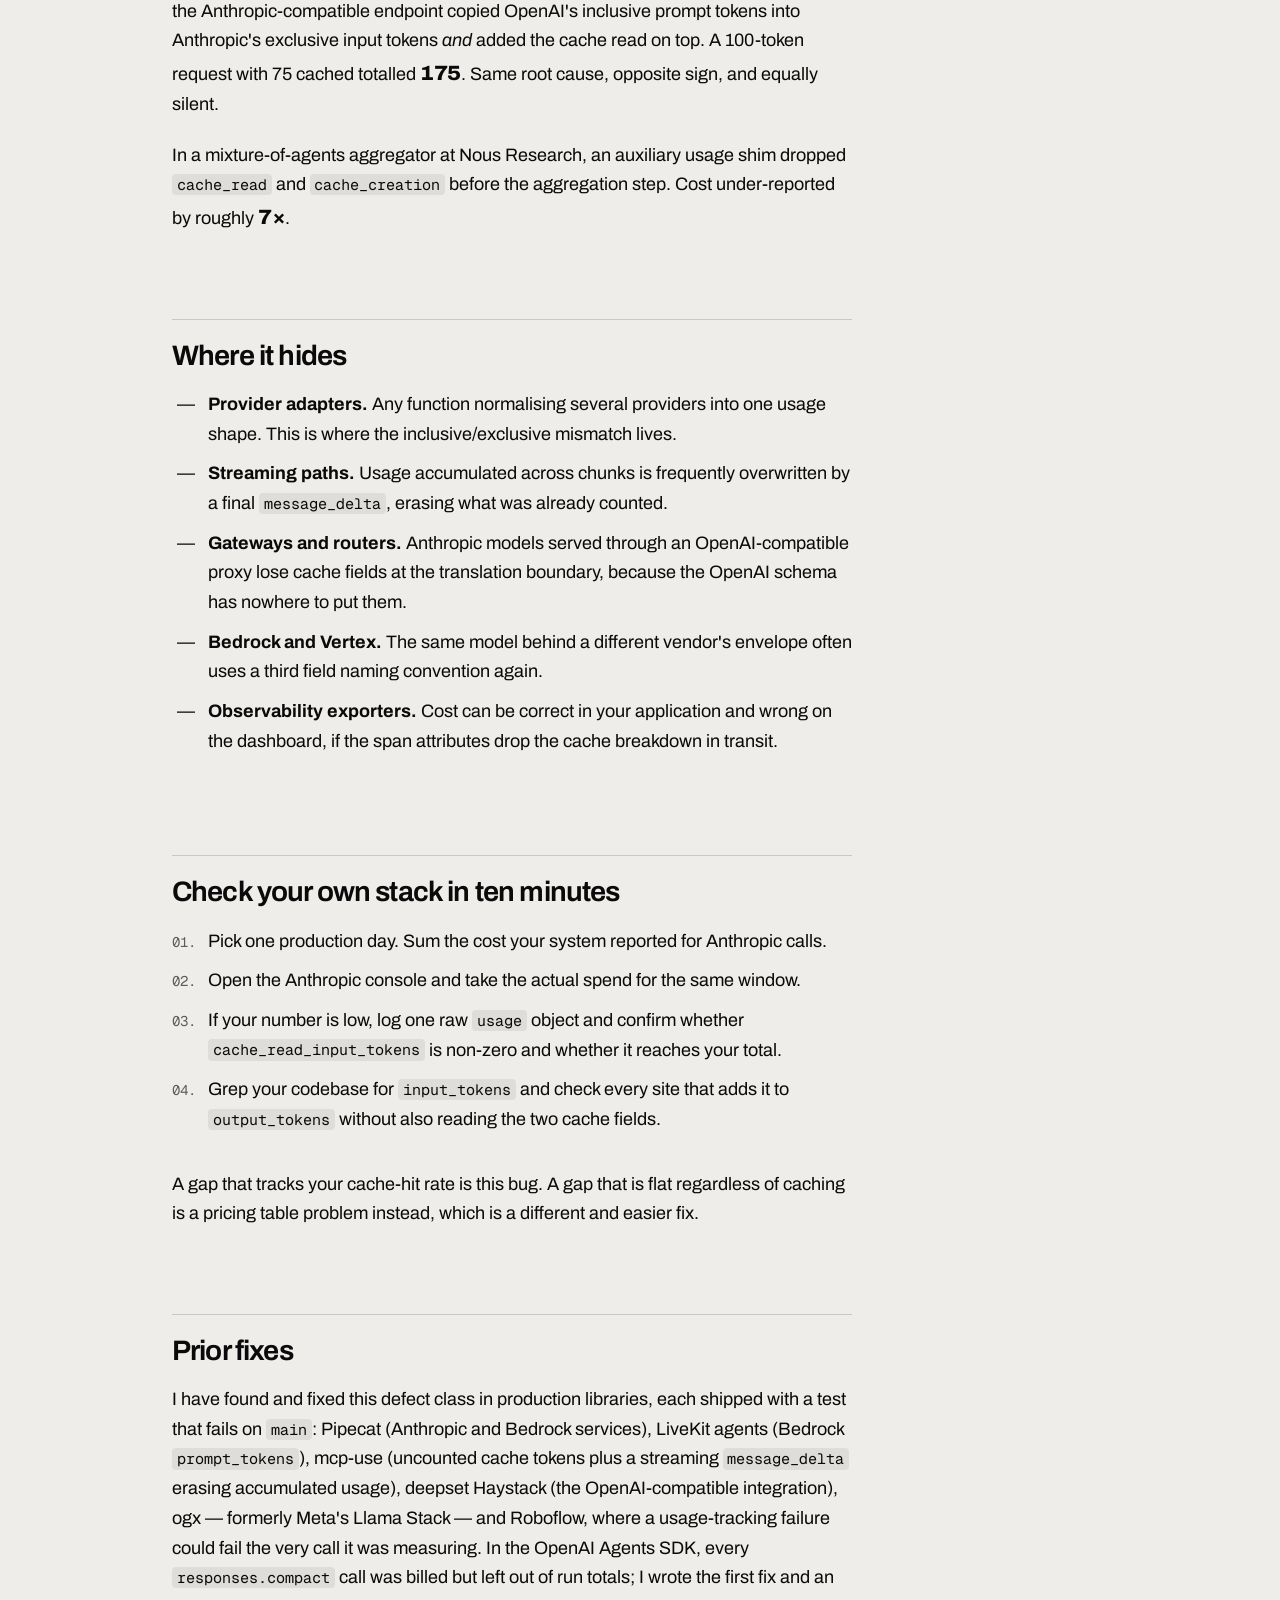
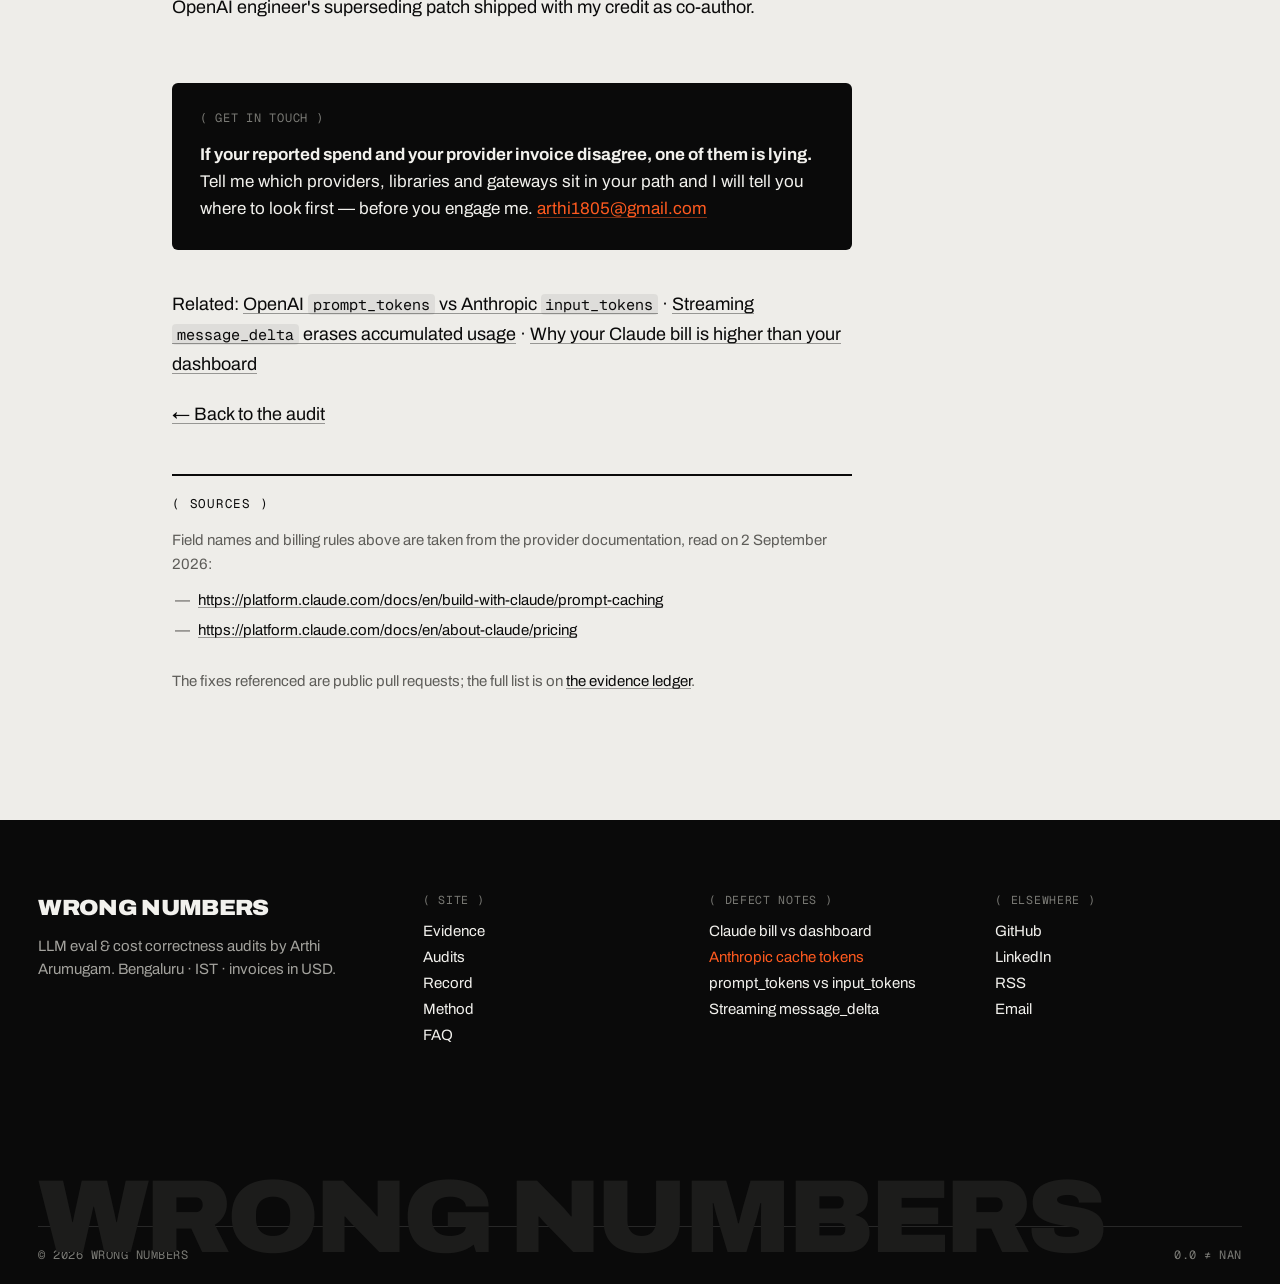
==== commit b8f01184: "articles: restyle to match the homepage New article.css and article.js give the four defect notes th" ====
--- a/articles/anthropic-cache-tokens-not-counted/index.html
+++ b/articles/anthropic-cache-tokens-not-counted/index.html
@@ -14,17 +14,12 @@
 <meta property="og:description" content="Why your reported LLM cost reads low, where the bug lives, and how to check your own stack in ten minutes.">
 <meta name="twitter:card" content="summary_large_image">
 
+<link rel="icon" href="/favicon.svg" type="image/svg+xml">
+
 <link rel="preconnect" href="https://fonts.googleapis.com">
 <link rel="preconnect" href="https://fonts.gstatic.com" crossorigin>
-<link rel="stylesheet" href="https://fonts.googleapis.com/css2?family=Bricolage+Grotesque:opsz,wght@12..96,400..800&family=Space+Grotesk:wght@400;500;700&family=Space+Mono:wght@400;700&display=swap">
-<link rel="stylesheet" href="/styles.css">
-
-<script>
-  try {
-    var t = localStorage.getItem("theme");
-    if (t) document.documentElement.setAttribute("data-theme", t);
-  } catch (e) {}
-</script>
+<link rel="stylesheet" href="https://fonts.googleapis.com/css2?family=Archivo:ital,wdth,wght@0,62..125,100..900;1,62..125,100..900&family=Geist+Mono:wght@400..700&display=swap">
+<link rel="stylesheet" href="/article.css">
 
 <script type="application/ld+json">
 {
@@ -47,15 +42,21 @@
 
 <body>
 <a class="skip" href="#main">Skip to content</a>
-
-<header class="topbar">
-  <a class="wordmark" href="/">Wrong&nbsp;Numbers</a>
-  <nav aria-label="Primary">
+<div class="progress" aria-hidden="true"><span></span></div>
+
+<header class="bar">
+  <a class="bar-mark" href="/" aria-label="Wrong Numbers, home">
+    <svg width="28" height="28" viewBox="0 0 28 28" fill="none" aria-hidden="true"><path d="M5 11h18M5 17h18" stroke="currentColor" stroke-width="2.4" stroke-linecap="square"/><path d="M17.5 4.5l-7 19" stroke="currentColor" stroke-width="2.4" stroke-linecap="square"/></svg>
+    <span>Wrong Numbers</span>
+  </a>
+  <nav class="bar-nav" aria-label="Primary">
     <a href="/#ledger">Evidence</a>
-    <a href="/#audit">The audit</a>
-    <a class="cta-sm" href="mailto:arthi1805@gmail.com?subject=Cost%20reconciliation%20audit">Get in touch</a>
-    <button id="theme" type="button" aria-label="Toggle colour theme">◐</button>
+    <a href="/#audit">Audits</a>
+    <a href="/#proof">Record</a>
+    <a href="/#method">Method</a>
+    <a href="/#faq">FAQ</a>
   </nav>
+  <a class="bar-cta" href="mailto:arthi1805@gmail.com?subject=Audit%20enquiry">Book an audit</a>
 </header>
 
 <main id="main">
@@ -200,22 +201,39 @@
 <section id="sources"><h2>Sources</h2><p>Field names and billing rules above are taken from the provider documentation, read on 2 September 2026:</p><ul><li><a href="https://platform.claude.com/docs/en/build-with-claude/prompt-caching">https://platform.claude.com/docs/en/build-with-claude/prompt-caching</a></li><li><a href="https://platform.claude.com/docs/en/about-claude/pricing">https://platform.claude.com/docs/en/about-claude/pricing</a></li></ul><p>The fixes referenced are public pull requests; the full list is on <a href="https://wrong-numbers.dev/#ledger">the evidence ledger</a>.</p></section>
 </main>
 
-<footer>
-  <p><strong>Wrong Numbers</strong> &middot; Arthi Arumugam &middot; Bengaluru, India (IST, UTC+5:30)</p>
-  <p><a href="https://github.com/arthi-arumugam-git">GitHub</a> &middot; <a href="mailto:arthi1805@gmail.com">Email</a></p>
+<footer class="foot ink">
+  <div class="foot-in">
+    <div class="foot-col">
+      <p class="foot-brand">Wrong Numbers</p>
+      <p>LLM eval &amp; cost correctness audits by Arthi Arumugam. Bengaluru · IST · invoices in USD.</p>
+    </div>
+    <nav class="foot-col" aria-label="Site">
+      <span class="mini">( Site )</span>
+      <a href="/#ledger">Evidence</a>
+      <a href="/#audit">Audits</a>
+      <a href="/#proof">Record</a>
+      <a href="/#method">Method</a>
+      <a href="/#faq">FAQ</a>
+    </nav>
+    <nav class="foot-col" aria-label="Defect notes">
+      <span class="mini">( Defect notes )</span>
+      <a href="/articles/claude-bill-higher-than-dashboard/">Claude bill vs dashboard</a>
+      <a href="/articles/anthropic-cache-tokens-not-counted/" aria-current="page">Anthropic cache tokens</a>
+      <a href="/articles/openai-prompt-tokens-vs-anthropic-input-tokens/">prompt_tokens vs input_tokens</a>
+      <a href="/articles/streaming-message-delta-erases-token-usage/">Streaming message_delta</a>
+    </nav>
+    <nav class="foot-col" aria-label="Elsewhere">
+      <span class="mini">( Elsewhere )</span>
+      <a href="https://github.com/arthi-arumugam-git">GitHub</a>
+      <a href="https://www.linkedin.com/in/arthi-arumugam-ai-engineer">LinkedIn</a>
+      <a href="/feed.xml">RSS</a>
+      <a href="mailto:arthi1805@gmail.com">Email</a>
+    </nav>
+  </div>
+  <p class="foot-wm" aria-hidden="true"><span>W</span><span>r</span><span>o</span><span>n</span><span>g</span> <span>N</span><span>u</span><span>m</span><span>b</span><span>e</span><span>r</span><span>s</span></p>
+  <p class="foot-base"><span>© 2026 Wrong Numbers</span><span>0.0 ≠ nan</span></p>
 </footer>
 
-<script>
-  (function () {
-    var btn = document.getElementById("theme");
-    btn.addEventListener("click", function () {
-      var cur = document.documentElement.getAttribute("data-theme");
-      if (!cur) cur = matchMedia("(prefers-color-scheme: dark)").matches ? "dark" : "light";
-      var next = cur === "dark" ? "light" : "dark";
-      document.documentElement.setAttribute("data-theme", next);
-      try { localStorage.setItem("theme", next); } catch (e) {}
-    });
-  })();
-</script>
+<script src="/article.js" defer></script>
 </body>
 </html>
--- a/article.css
+++ b/article.css
@@ -0,0 +1,209 @@
+/* Article pages. The tokens, top bar and footer mirror /home.css: keep the two in step.
+   Everything here works without /article.js, which only hides the bar on scroll, fills the
+   progress line and lifts the footer letters. */
+
+:root {
+  --paper: #EEEDE9;
+  --ink: #0A0A0A;
+  --bone: #F2F1ED;
+  --accent: #FF5A1F;          /* on ink */
+  --accent-big: #E2470F;      /* large type on paper, 3.5:1 */
+  --muted-p: #5E5D59;         /* body on paper, 5.6:1 */
+  --muted-i: #A3A29D;         /* body on ink */
+  --dim-i: #7A7A75;           /* small labels on ink, 4.6:1 */
+  --line: rgba(10, 10, 10, .16);
+  --display: "Archivo", "Arial Black", "Helvetica Neue", Arial, sans-serif;
+  --text: "Archivo", "Helvetica Neue", Arial, sans-serif;   /* reading type: no Arial Black fallback */
+  --mono: "Geist Mono", ui-monospace, "SFMono-Regular", Menlo, monospace;
+  --ease-out: cubic-bezier(.16, 1, .3, 1);
+  --gutter: clamp(20px, 3vw, 48px);
+  --wide: 108%;               /* display width: expanded, but readable on a laptop */
+}
+
+*, *::before, *::after { box-sizing: border-box; }
+html { -webkit-text-size-adjust: 100%; scroll-behavior: smooth; scroll-padding-top: 96px; }
+body { margin: 0; background: var(--paper); color: var(--ink); font-family: var(--text); font-stretch: 100%; -webkit-font-smoothing: antialiased; }
+::selection { background: var(--accent); color: var(--ink); }
+a { color: inherit; }
+:where(a, button):focus-visible { outline: 2px solid var(--accent-big); outline-offset: 3px; }
+
+.skip { position: absolute; left: -9999px; z-index: 70; padding: .6rem 1rem; background: var(--ink); color: var(--bone); }
+.skip:focus { left: 1rem; top: 1rem; }
+
+/* ---------------- progress bar ---------------- */
+
+.progress { position: fixed; inset: 0 0 auto 0; z-index: 50; height: 2px; pointer-events: none; }
+.progress span { display: block; height: 100%; background: var(--accent); transform: scaleX(0); transform-origin: left; }
+
+/* ---------------- top bar (as /home.css) ---------------- */
+/* Difference blending keeps the bar readable over paper and over the ink code blocks. It hides on scroll down. */
+
+.bar {
+  position: fixed; inset: 0 0 auto 0; z-index: 40;
+  display: flex; align-items: center; justify-content: space-between; gap: 24px;
+  padding: 16px var(--gutter);
+  color: #fff; mix-blend-mode: difference;
+  transition: transform .6s var(--ease-out);
+}
+.bar.is-hidden { transform: translateY(-110%); }
+.bar:focus-within { transform: none; }
+.bar a { color: #fff; text-decoration: none; }
+.bar-mark { display: flex; align-items: center; gap: 10px; font-family: var(--display); font-weight: 800; font-stretch: var(--wide); font-size: 14px; letter-spacing: -.01em; text-transform: uppercase; }
+.bar-mark svg { transition: transform .6s var(--ease-out); }
+.bar-mark:hover svg { transform: rotate(180deg); }
+.bar-nav { display: flex; gap: 26px; font-family: var(--mono); font-size: 12px; letter-spacing: .06em; text-transform: uppercase; }
+.bar-nav a { position: relative; padding: 12px 0; }
+.bar-nav a::after { content: ""; position: absolute; left: 0; right: 100%; bottom: 8px; height: 1px; background: #fff; transition: right .45s var(--ease-out); }
+.bar-nav a:hover::after { right: 0; }
+.bar-cta { display: inline-flex; align-items: center; min-height: 44px; padding: 0 18px; border: 1px solid #fff; border-radius: 999px; font-family: var(--mono); font-size: 12px; letter-spacing: .06em; text-transform: uppercase; transition: background-color .3s, color .3s; }
+.bar-cta:hover { background: #fff; color: #000 !important; }
+
+/* ---------------- article ---------------- */
+/* One reading column of about 68 characters at 18px. The headline runs wider on the same
+   left edge. Both grids keep an 18px font so the ch-based column lines up between them. */
+
+/* registered, so 68ch is fixed at the grid's 18px and inherited as a length */
+@property --measure { syntax: "<length>"; inherits: true; initial-value: 700px; }
+.article, #sources {
+  --measure: 68ch;
+  display: grid;
+  grid-template-columns:
+    [full-start] minmax(var(--gutter), 1fr)
+    [text-start] min(var(--measure), 100% - 2 * var(--gutter))
+    [text-end] minmax(0, 16rem)
+    [wide-end] minmax(var(--gutter), 1fr) [full-end];
+  font-size: 18px; line-height: 1.65;
+}
+.article > *, #sources > * { grid-column: text; min-width: 0; }
+.article { padding-top: clamp(120px, 13vw, 176px); }
+
+/* small labels in parentheses, as on the homepage; the brackets are decoration, not text */
+.meta { margin: 0 0 28px; font-family: var(--mono); font-size: 12.5px; line-height: 1.4; letter-spacing: .06em; text-transform: uppercase; }
+.meta::before, #sources h2::before { content: "( "; content: "( " / ""; }
+.meta::after, #sources h2::after { content: " )"; content: " )" / ""; }
+
+.article h1 {
+  grid-column: text-start / wide-end;
+  margin: 0 0 36px;
+  font-family: var(--display); font-size: clamp(34px, 4vw, 56px); font-weight: 800; font-stretch: var(--wide);
+  line-height: 1.02; letter-spacing: -.04em; text-wrap: balance;
+}
+.article h1 code { font-size: .84em; font-weight: 600; letter-spacing: -.05em; }
+
+.lede { margin: 0 0 56px; padding-bottom: 44px; border-bottom: 2px solid var(--ink); font-size: clamp(19px, 1.5vw, 22px); font-weight: 500; line-height: 1.45; letter-spacing: -.015em; }
+
+.article h2 {
+  margin: 64px 0 18px; padding-top: 20px; border-top: 1px solid var(--line);
+  font-family: var(--display); font-size: clamp(24px, 2.2vw, 31px); font-weight: 650;
+  line-height: 1.15; letter-spacing: -.03em; text-wrap: balance;
+}
+.lede + h2 { margin-top: 0; padding-top: 0; border-top: 0; }
+
+.article p { margin: 0 0 1.15em; overflow-wrap: break-word; }
+.article strong { font-weight: 700; }
+.article ul, .article ol, #sources ul { margin: 0 0 1.4em; padding-left: 1.75em; }
+.article ul, #sources ul { list-style: "—\2002"; }
+.article ol { list-style: decimal-leading-zero; }
+.article ol > li::marker { font-family: var(--mono); font-size: .78em; color: var(--muted-p); }
+.article li { margin-bottom: .55em; padding-left: .25em; overflow-wrap: break-word; }
+
+/* links: a quiet underline that the ink draws across on hover */
+.article a, #sources a {
+  text-decoration: none;
+  background-image: linear-gradient(currentColor, currentColor), linear-gradient(rgba(10, 10, 10, .38), rgba(10, 10, 10, .38));
+  background-size: 0 1px, 100% 1px; background-position: 0 100%, 0 100%; background-repeat: no-repeat;
+  transition: background-size .45s var(--ease-out);
+}
+.article a:hover, #sources a:hover { background-size: 100% 1px, 100% 1px; }
+
+code { font-family: var(--mono); }
+.article :not(pre, h1) > code, #sources code { font-size: .84em; padding: .08em .32em; border-radius: 4px; background: rgba(10, 10, 10, .065); }
+
+/* code keeps the text width, and a block with long lines grows into the wide column rather than scrolling */
+.article pre {
+  grid-column: text-start / wide-end; justify-self: start;
+  width: fit-content; min-width: min(100%, var(--measure)); max-width: 100%;
+  margin: 8px 0 32px; padding: 22px 24px; overflow-x: auto;
+  border-radius: 6px; background: var(--ink); color: var(--bone);
+  font-size: 14.5px; line-height: 1.65; tab-size: 4;
+  scrollbar-color: var(--dim-i) transparent;
+}
+.article pre code { font-size: inherit; }
+
+/* counts called out in the text; at this size and weight they are large text, so the accent passes */
+.num { font-family: var(--display); font-size: 1.15em; font-weight: 800; font-stretch: var(--wide); letter-spacing: -.02em; font-variant-numeric: tabular-nums; }
+.num.bad { color: var(--accent-big); }
+
+.callout { margin: 40px 0; padding: 22px 0 4px; border-top: 2px solid var(--ink); border-bottom: 1px solid var(--line); }
+.callout::before { content: "( Note )"; content: "( Note )" / ""; display: block; margin-bottom: 12px; font-family: var(--mono); font-size: 12px; letter-spacing: .06em; text-transform: uppercase; color: var(--muted-p); }
+.callout p { font-size: 17px; line-height: 1.6; }
+/* the callout that asks for an email becomes an ink panel, like the homepage's close */
+.callout:has(a[href^="mailto:"]) { padding: 26px 28px 8px; border: 0; border-radius: 6px; background: var(--ink); color: var(--bone); }
+.callout:has(a[href^="mailto:"])::before { content: "( Get in touch )"; content: "( Get in touch )" / ""; color: var(--dim-i); }
+.callout:has(a[href^="mailto:"]) a { color: var(--accent); background-image: linear-gradient(currentColor, currentColor), linear-gradient(rgba(255, 90, 31, .45), rgba(255, 90, 31, .45)); }
+.callout:has(a[href^="mailto:"]) :focus-visible { outline-color: var(--accent); }
+
+#sources { margin-top: 24px; padding-bottom: clamp(80px, 9vw, 128px); }
+#sources > * { font-size: 15px; line-height: 1.6; color: var(--muted-p); }
+#sources h2 { margin: 0 0 14px; padding-top: 18px; border-top: 2px solid var(--ink); font-family: var(--mono); font-size: 12.5px; font-weight: 400; letter-spacing: .06em; text-transform: uppercase; color: var(--ink); }
+#sources p { margin: 0 0 12px; }
+#sources li { margin-bottom: 6px; }
+#sources a { color: var(--ink); overflow-wrap: anywhere; }
+
+/* the headline settles in on load; it is never hidden */
+@media (prefers-reduced-motion: no-preference) {
+  .article h1 { animation: settle 1.1s var(--ease-out) backwards; }
+}
+@keyframes settle { from { transform: translateY(.18em); } to { transform: none; } }
+
+/* ---------------- footer (as /home.css) ---------------- */
+
+.ink { --muted: var(--muted-i); background: var(--ink); color: var(--bone); }
+.mini { font-family: var(--mono); font-size: 11.5px; letter-spacing: .06em; text-transform: uppercase; color: var(--muted-i); }
+.foot { padding: 72px var(--gutter) 28px; container-type: inline-size; font-family: var(--display); }
+.foot :focus-visible { outline-color: var(--accent); }
+.foot-in { max-width: 1280px; margin: 0 auto; display: grid; grid-template-columns: minmax(0, 1.4fr) repeat(3, minmax(0, 1fr)); gap: 40px; }
+.foot-col { display: flex; flex-direction: column; gap: 10px; }
+.foot-col p { margin: 0; max-width: 320px; font-size: 15px; line-height: 1.5; color: var(--muted-i); }
+.foot-col a { width: fit-content; font-size: 15px; color: var(--bone); text-decoration: none; transition: color .3s, transform .45s var(--ease-out); }
+.foot-col a:hover, .foot-col a[aria-current="page"] { color: var(--accent); }
+.foot-col a:hover { transform: translateX(4px); }
+.foot-col .mini { margin-bottom: 6px; color: var(--dim-i); }
+.foot-brand { color: var(--bone) !important; font-size: 22px !important; font-weight: 900; font-stretch: var(--wide); letter-spacing: -.03em; text-transform: uppercase; }
+/* a big closing wordmark; each letter lifts under the pointer */
+.foot-wm { margin: 72px 0 0; font-weight: 900; font-stretch: var(--wide); text-transform: uppercase; line-height: .8; letter-spacing: -.04em; white-space: nowrap; color: #1C1C1B; font-size: calc((100vw - 2 * var(--gutter)) / 11.6); font-size: calc(100cqw / 11.6); user-select: none; }
+.foot-wm span { display: inline-block; transition: transform .5s var(--ease-out), color .3s; }
+.foot-wm span:hover { transform: translateY(-14%); color: var(--accent); }
+/* the letters rise one after another; /article.js writes --fw, and without it they sit in place */
+.foot-wm span { translate: 0 calc((1 - clamp(0, var(--fw, 1) * 1.5 - var(--li, 0) * .04, 1)) * 75%); }
+.foot-base { max-width: 1280px; margin: 28px auto 0; display: flex; justify-content: space-between; gap: 16px; padding-top: 20px; border-top: 1px solid rgba(255, 255, 255, .12); font-family: var(--mono); font-size: 12px; letter-spacing: .04em; text-transform: uppercase; color: var(--dim-i); }
+
+/* ---------------- responsive ---------------- */
+
+@media (max-width: 1020px) {
+  .bar-nav { display: none; }
+  .foot-in { grid-template-columns: repeat(2, minmax(0, 1fr)); }
+}
+
+@media (max-width: 680px) {
+  .bar-mark span { display: none; }
+  .article { padding-top: 112px; }
+  .article, #sources { font-size: 17px; }
+  .article pre { justify-self: stretch; width: auto; min-width: 0; max-width: none; margin-inline: calc(-1 * var(--gutter)); padding: 18px var(--gutter); border-radius: 0; font-size: 13.5px; }
+  .callout:has(a[href^="mailto:"]) { padding: 22px 20px 6px; }
+  .foot-in { grid-template-columns: minmax(0, 1fr); }
+  .foot-base { flex-direction: column; }
+}
+
+@media (prefers-reduced-motion: reduce) {
+  html { scroll-behavior: auto; }
+  *, *::before, *::after { transition-duration: .01ms !important; }
+}
+
+@media print {
+  .skip, .progress, .bar, .foot { display: none; }
+  body { background: #fff; }
+  .article { padding-top: 0; }
+  .article pre { white-space: pre-wrap; }
+  .callout:has(a[href^="mailto:"]) { background: none; color: inherit; border: 2px solid var(--ink); }
+}
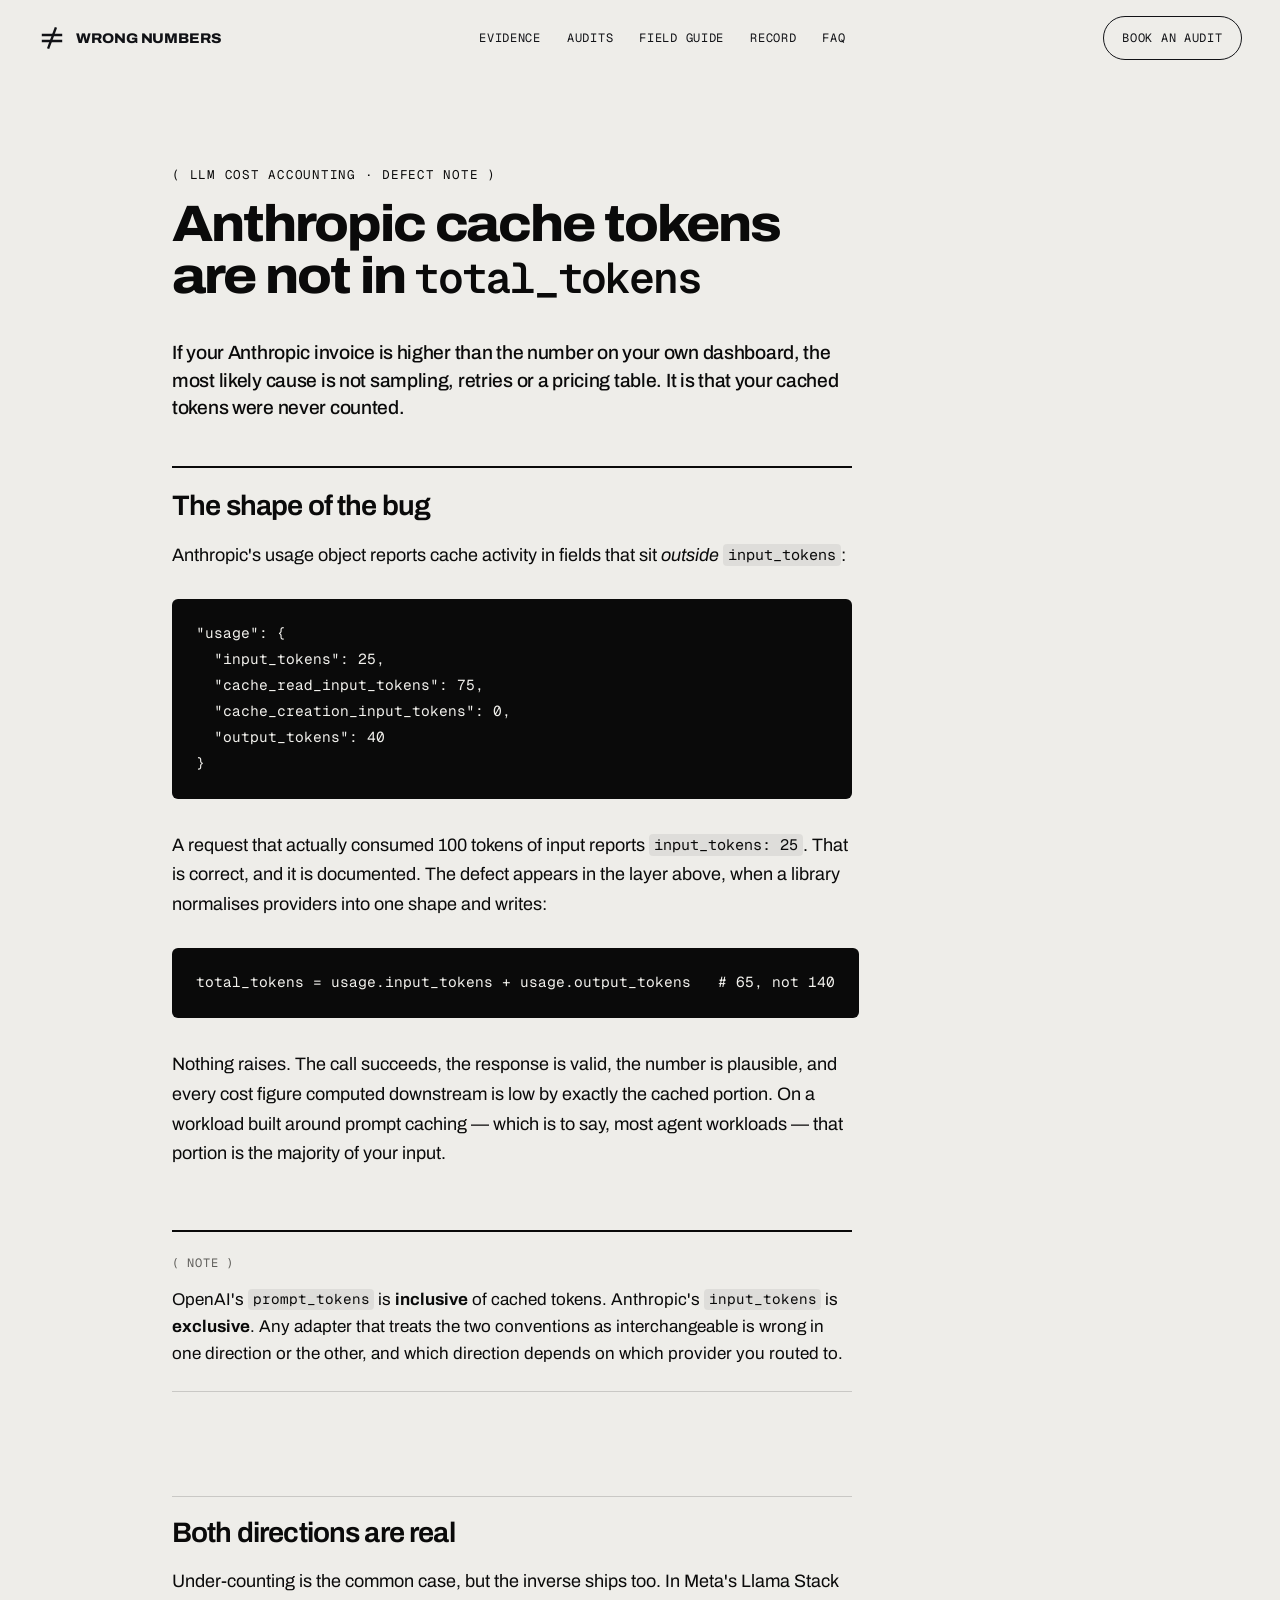
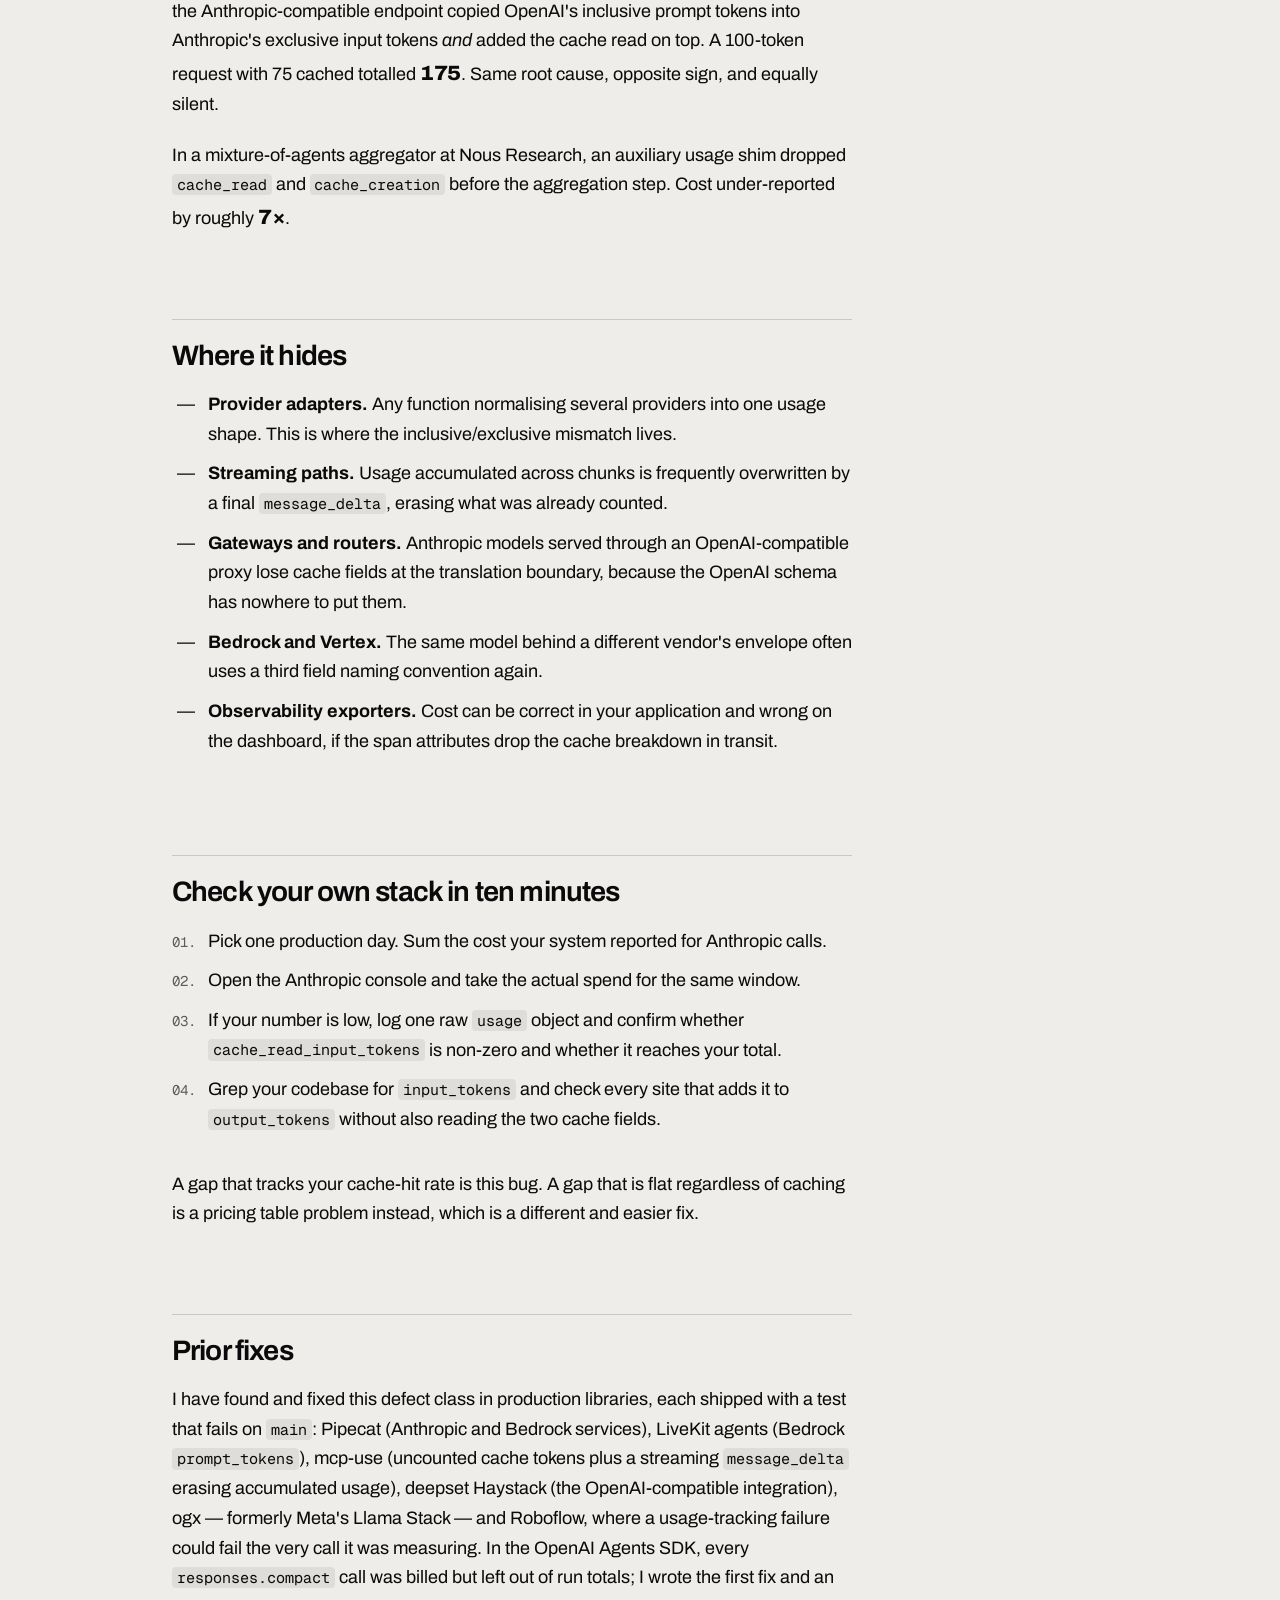
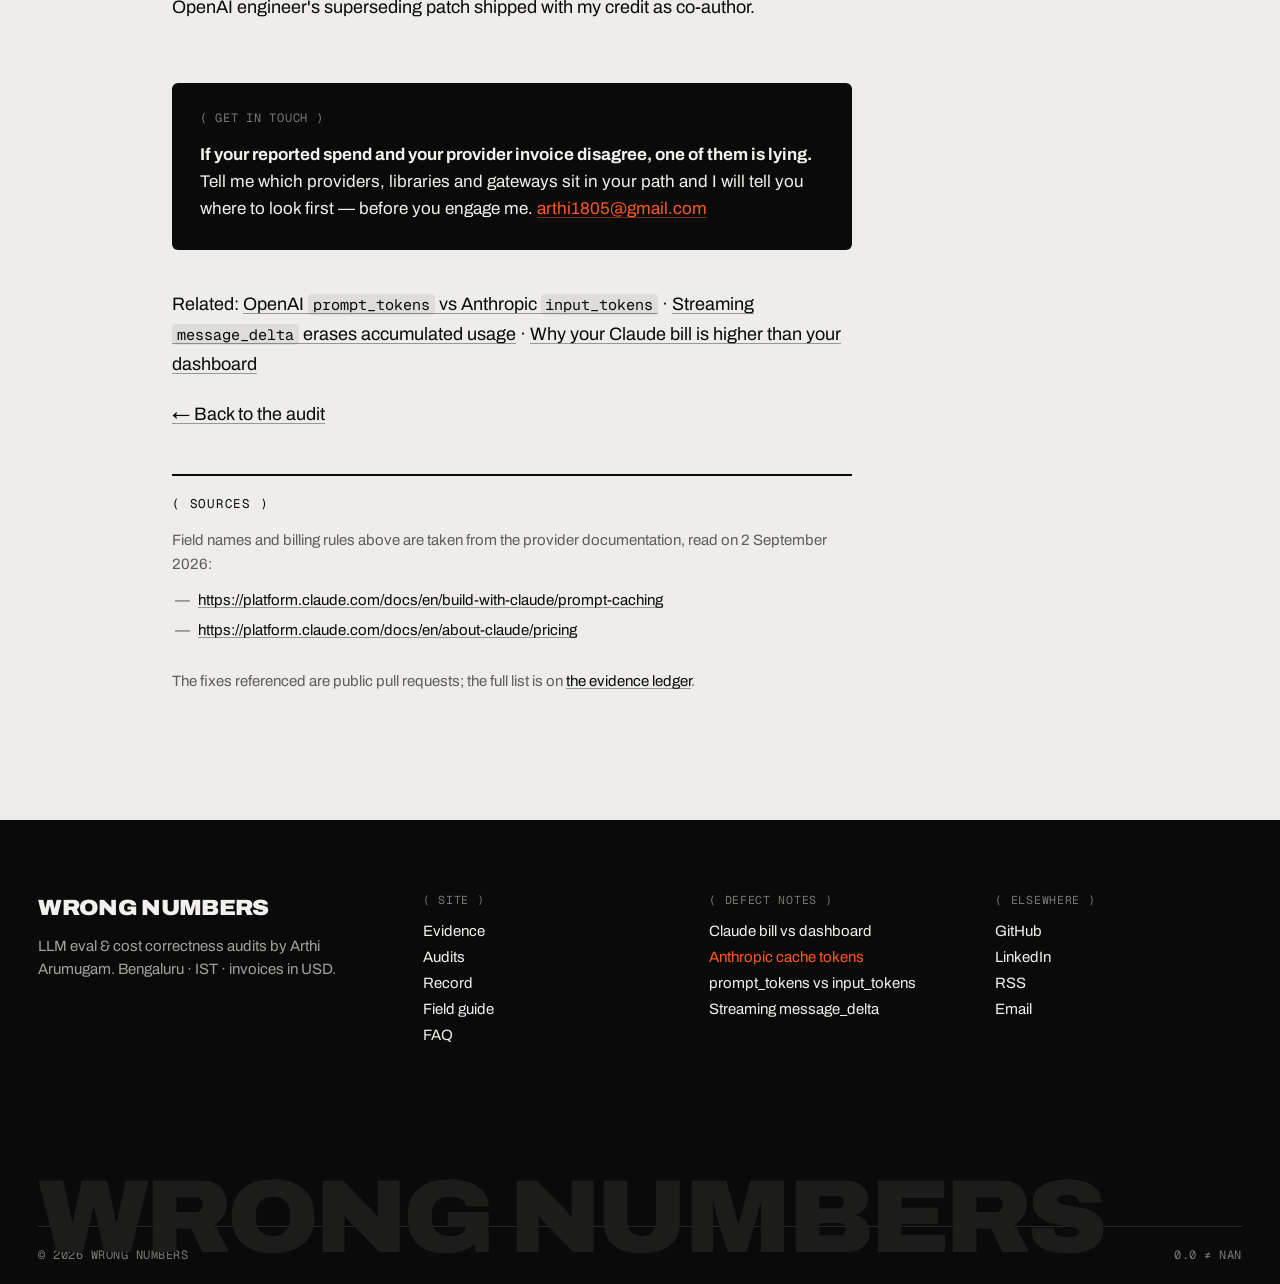
==== commit 700ef8b6: "Replace the films with an HTML scroll story and add pages that can rank Hero: WR and NG now fly full" ====
--- a/articles/anthropic-cache-tokens-not-counted/index.html
+++ b/articles/anthropic-cache-tokens-not-counted/index.html
@@ -51,9 +51,9 @@
   </a>
   <nav class="bar-nav" aria-label="Primary">
     <a href="/#ledger">Evidence</a>
-    <a href="/#audit">Audits</a>
+    <a href="/audits/">Audits</a>
+    <a href="/field-guide/">Field guide</a>
     <a href="/#proof">Record</a>
-    <a href="/#method">Method</a>
     <a href="/#faq">FAQ</a>
   </nav>
   <a class="bar-cta" href="mailto:arthi1805@gmail.com?subject=Audit%20enquiry">Book an audit</a>
@@ -210,9 +210,9 @@
     <nav class="foot-col" aria-label="Site">
       <span class="mini">( Site )</span>
       <a href="/#ledger">Evidence</a>
-      <a href="/#audit">Audits</a>
+      <a href="/audits/">Audits</a>
       <a href="/#proof">Record</a>
-      <a href="/#method">Method</a>
+      <a href="/field-guide/">Field guide</a>
       <a href="/#faq">FAQ</a>
     </nav>
     <nav class="foot-col" aria-label="Defect notes">
